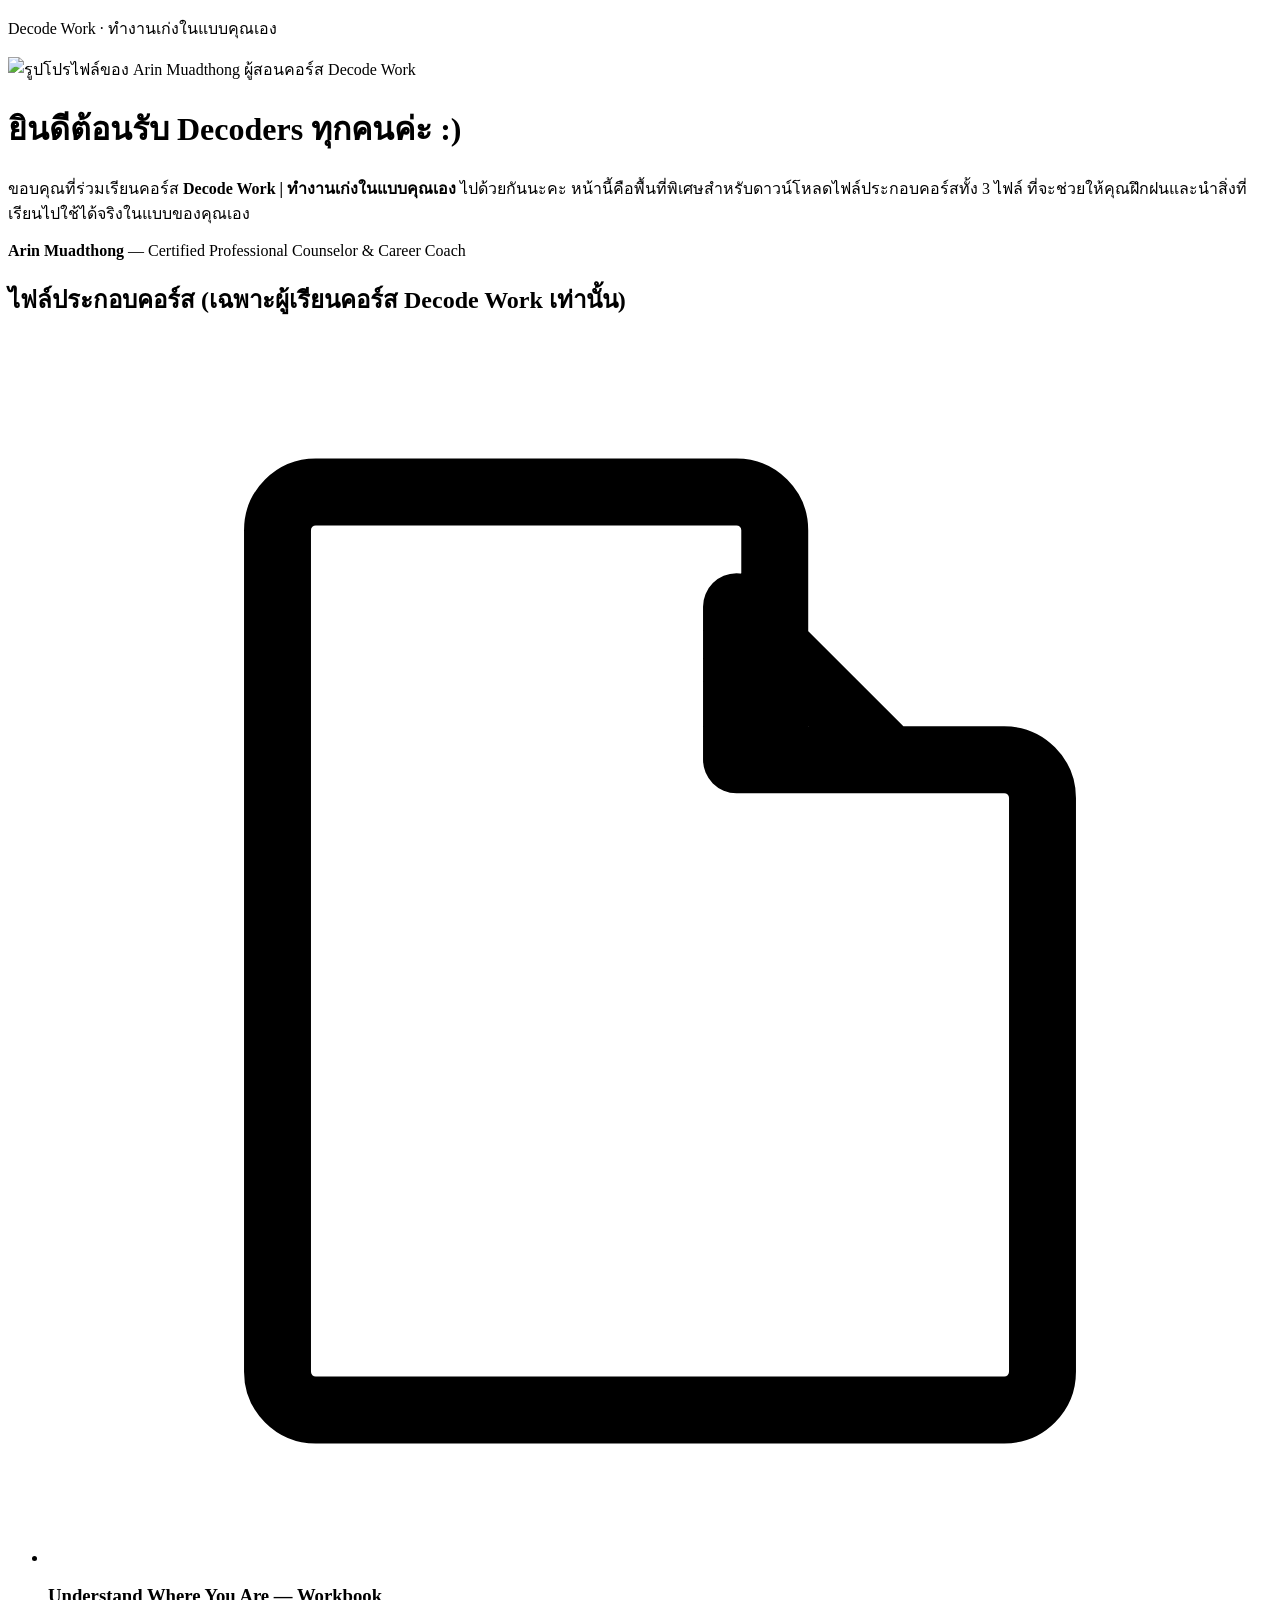
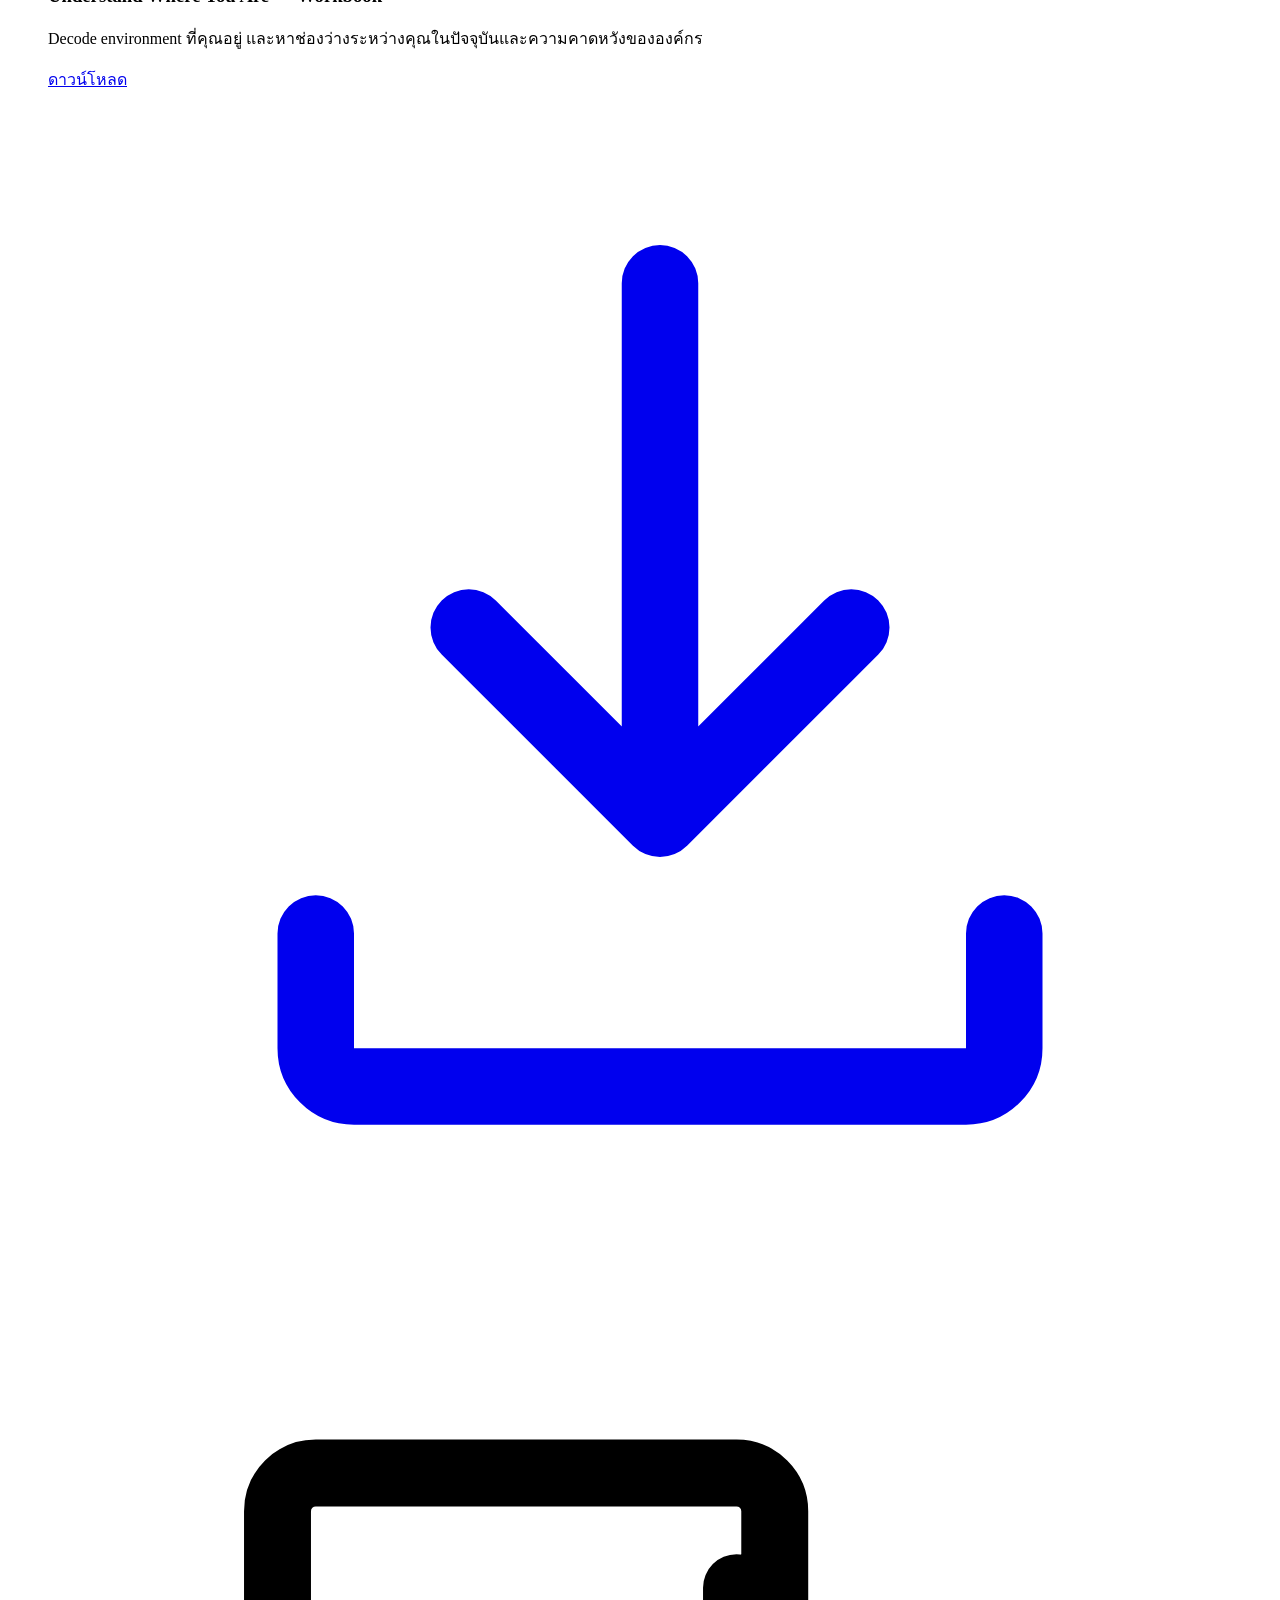
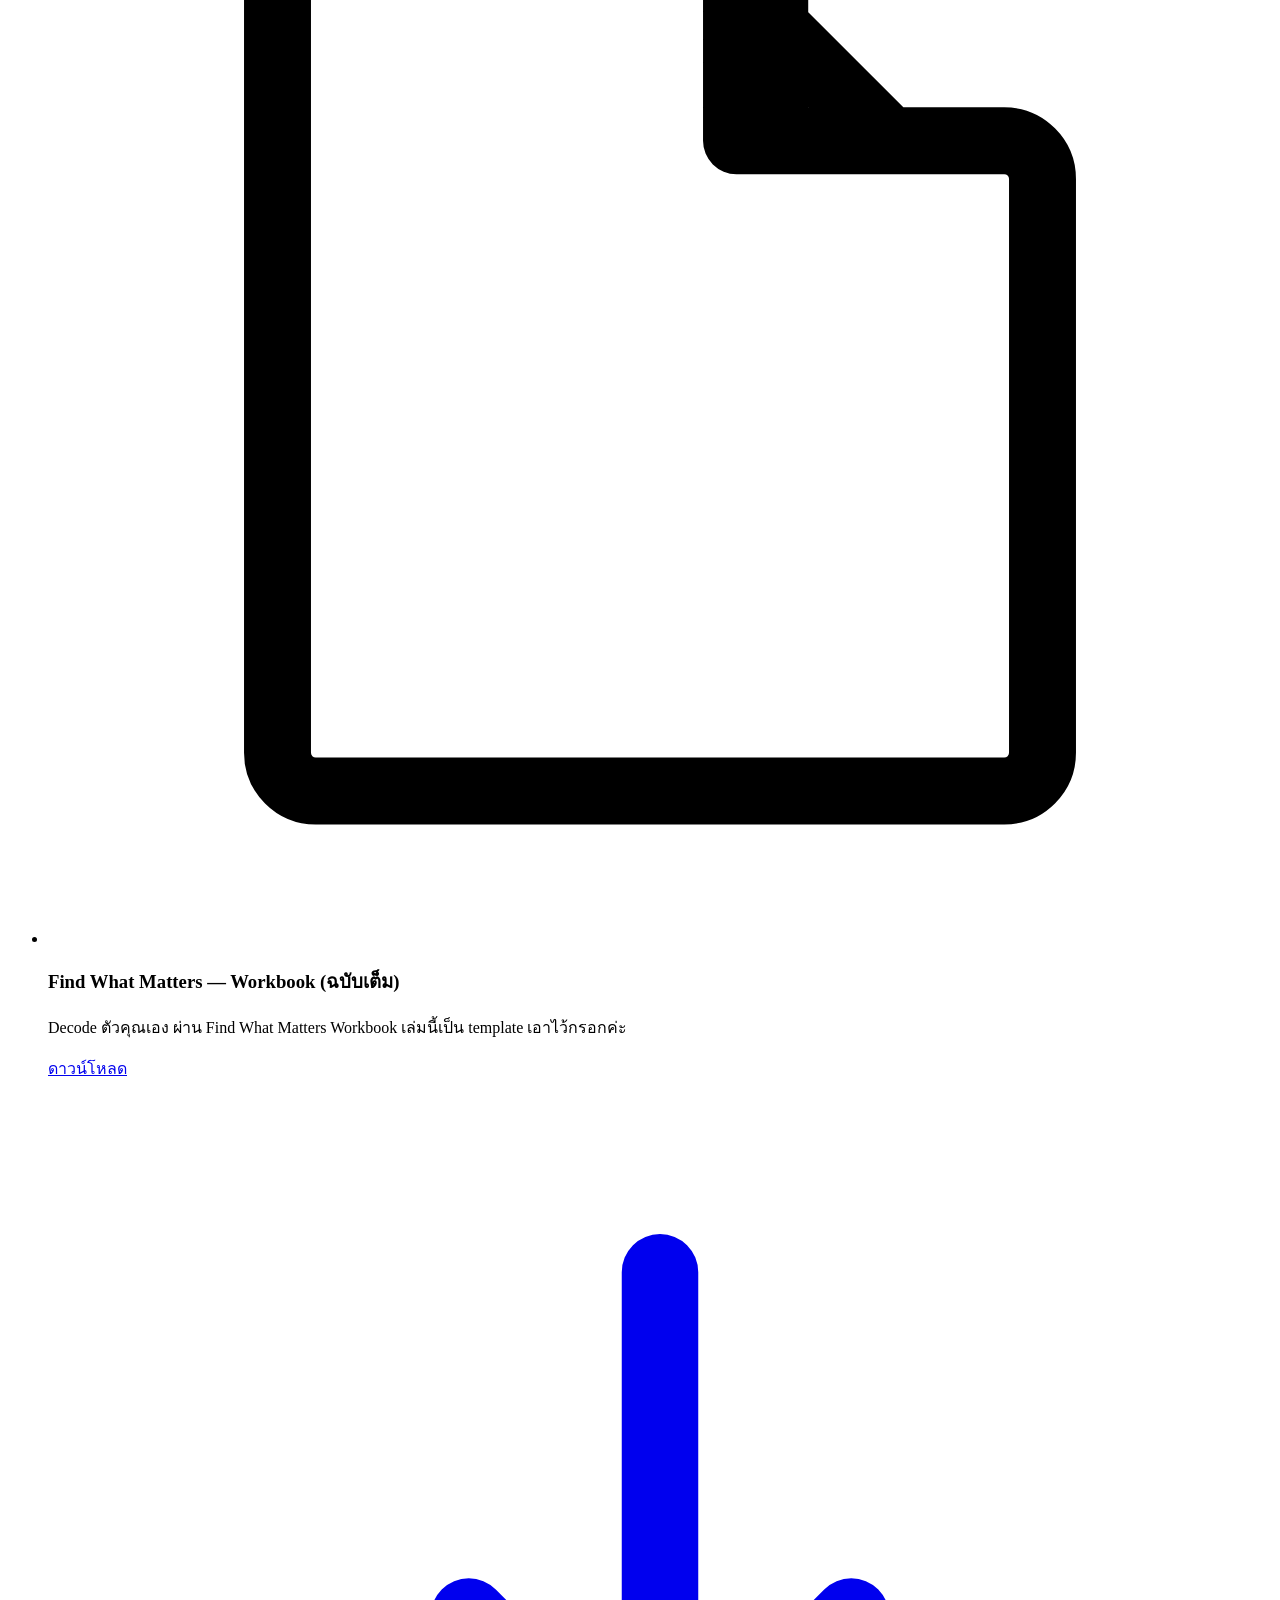
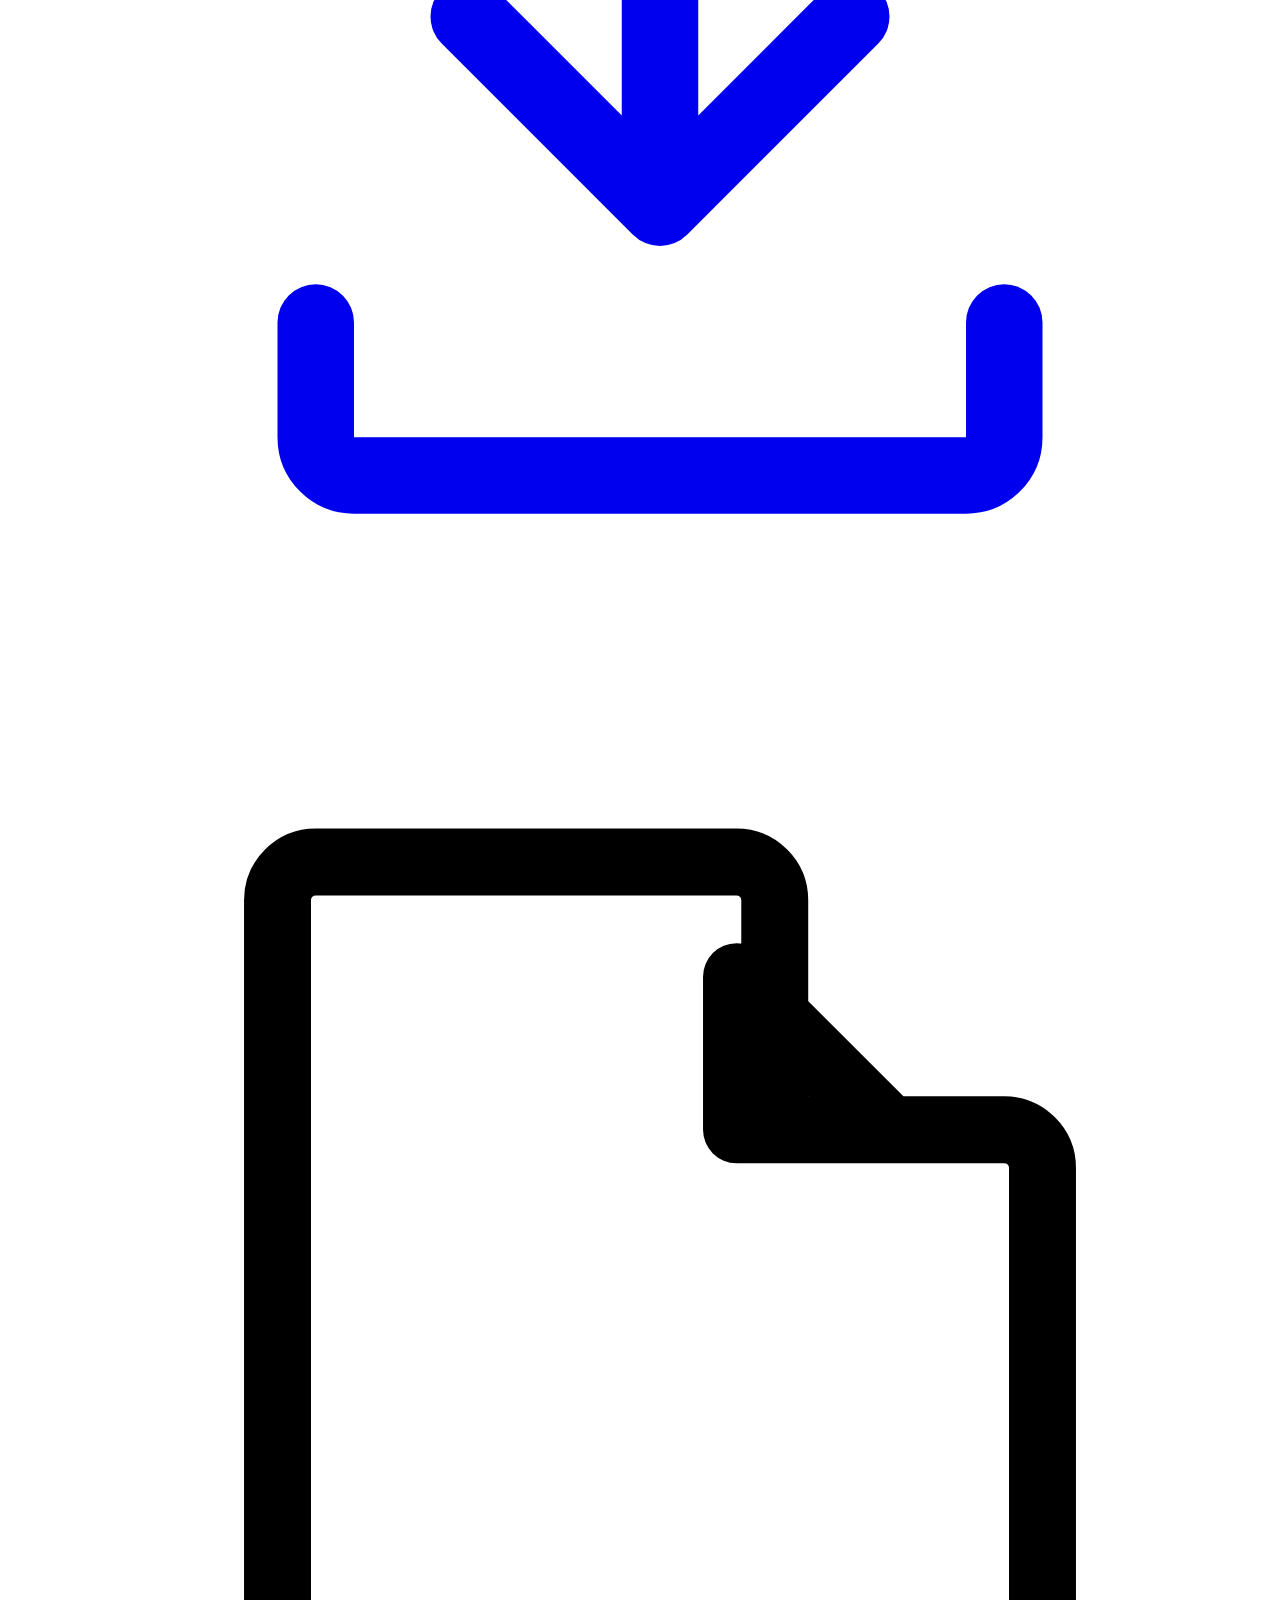
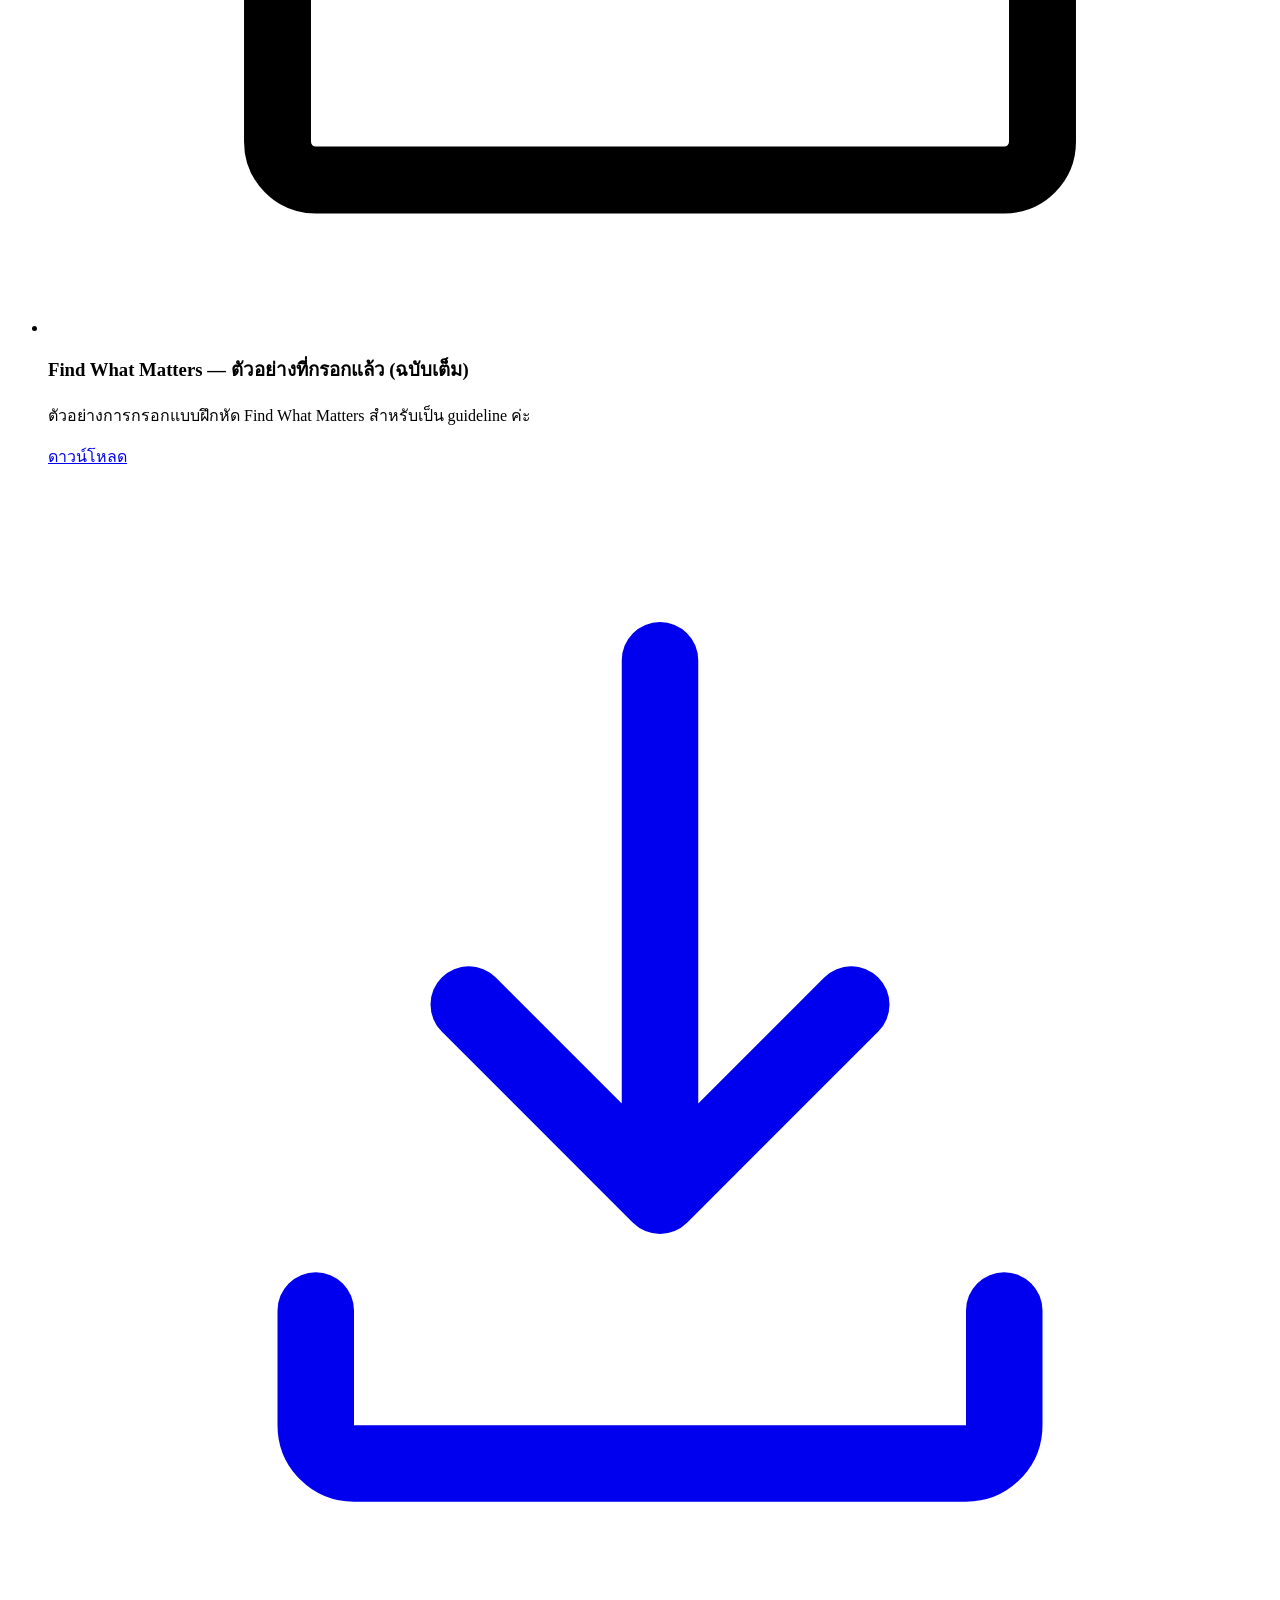
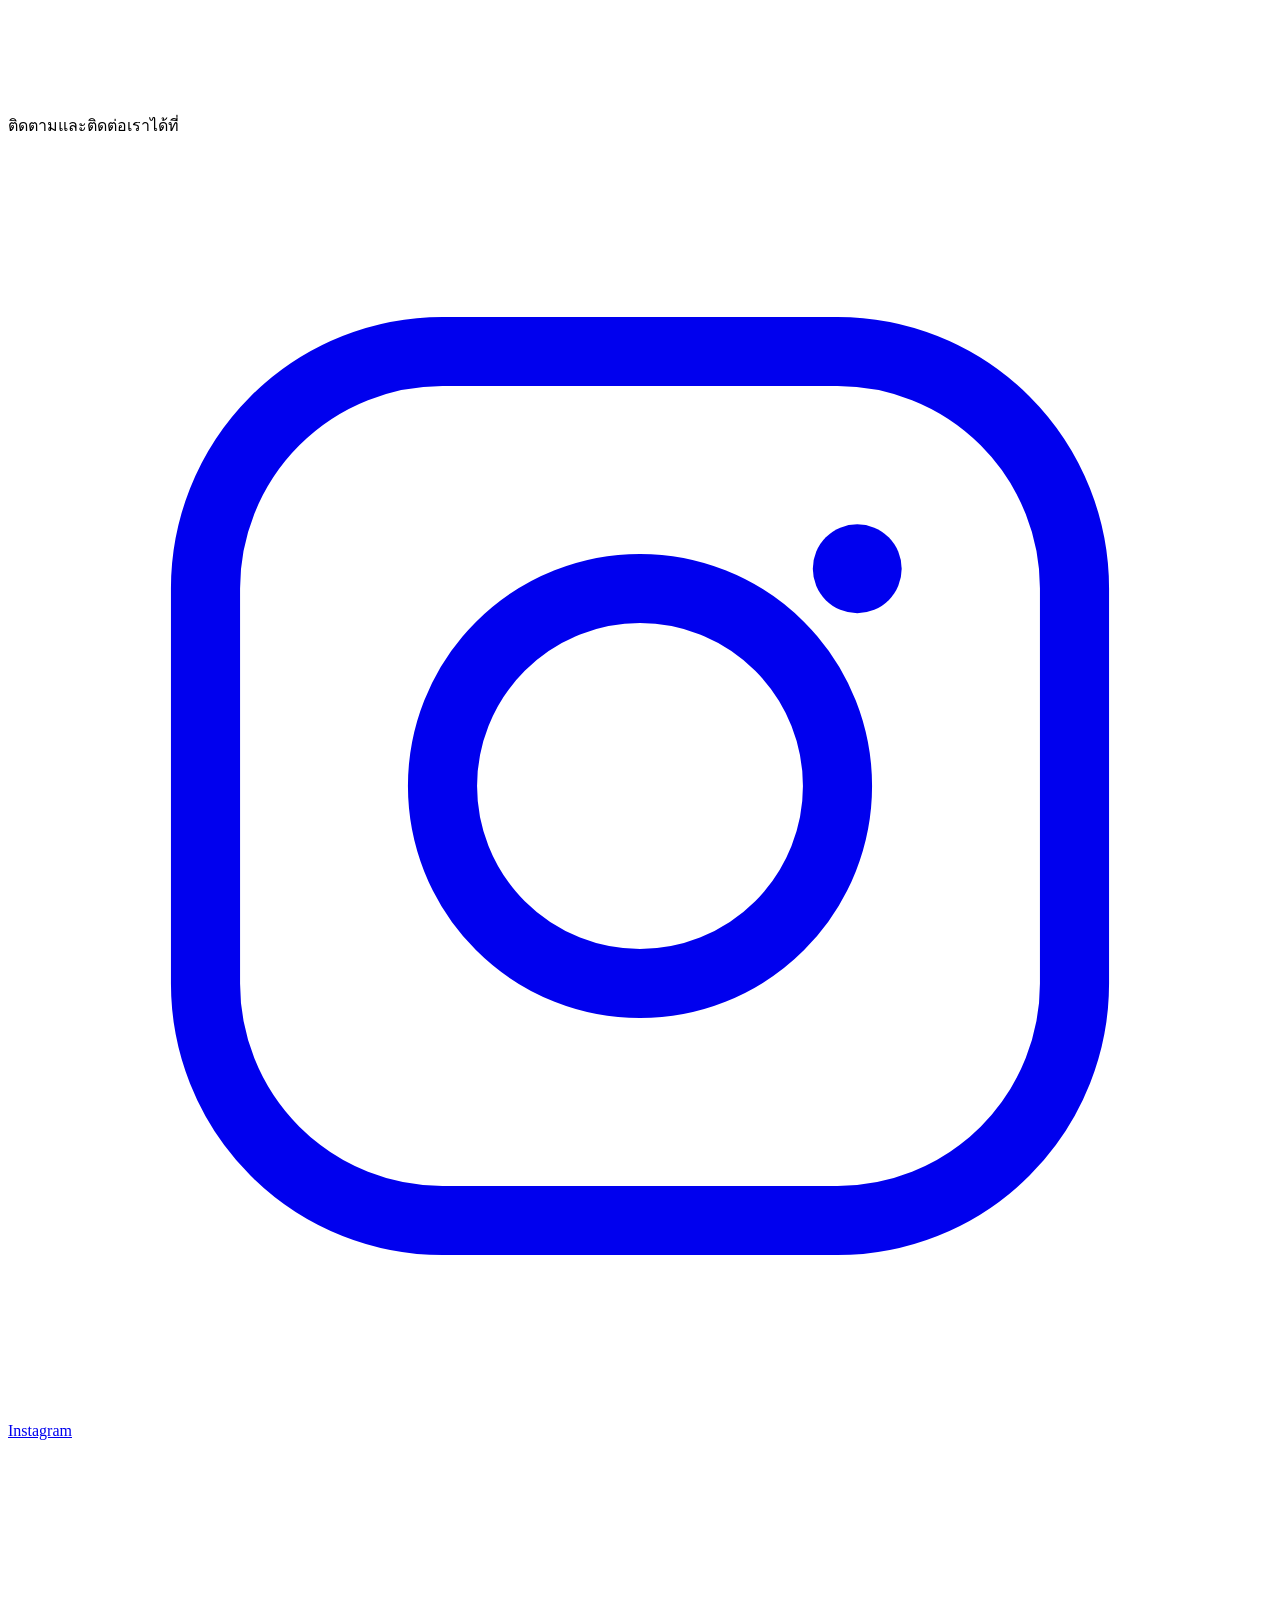
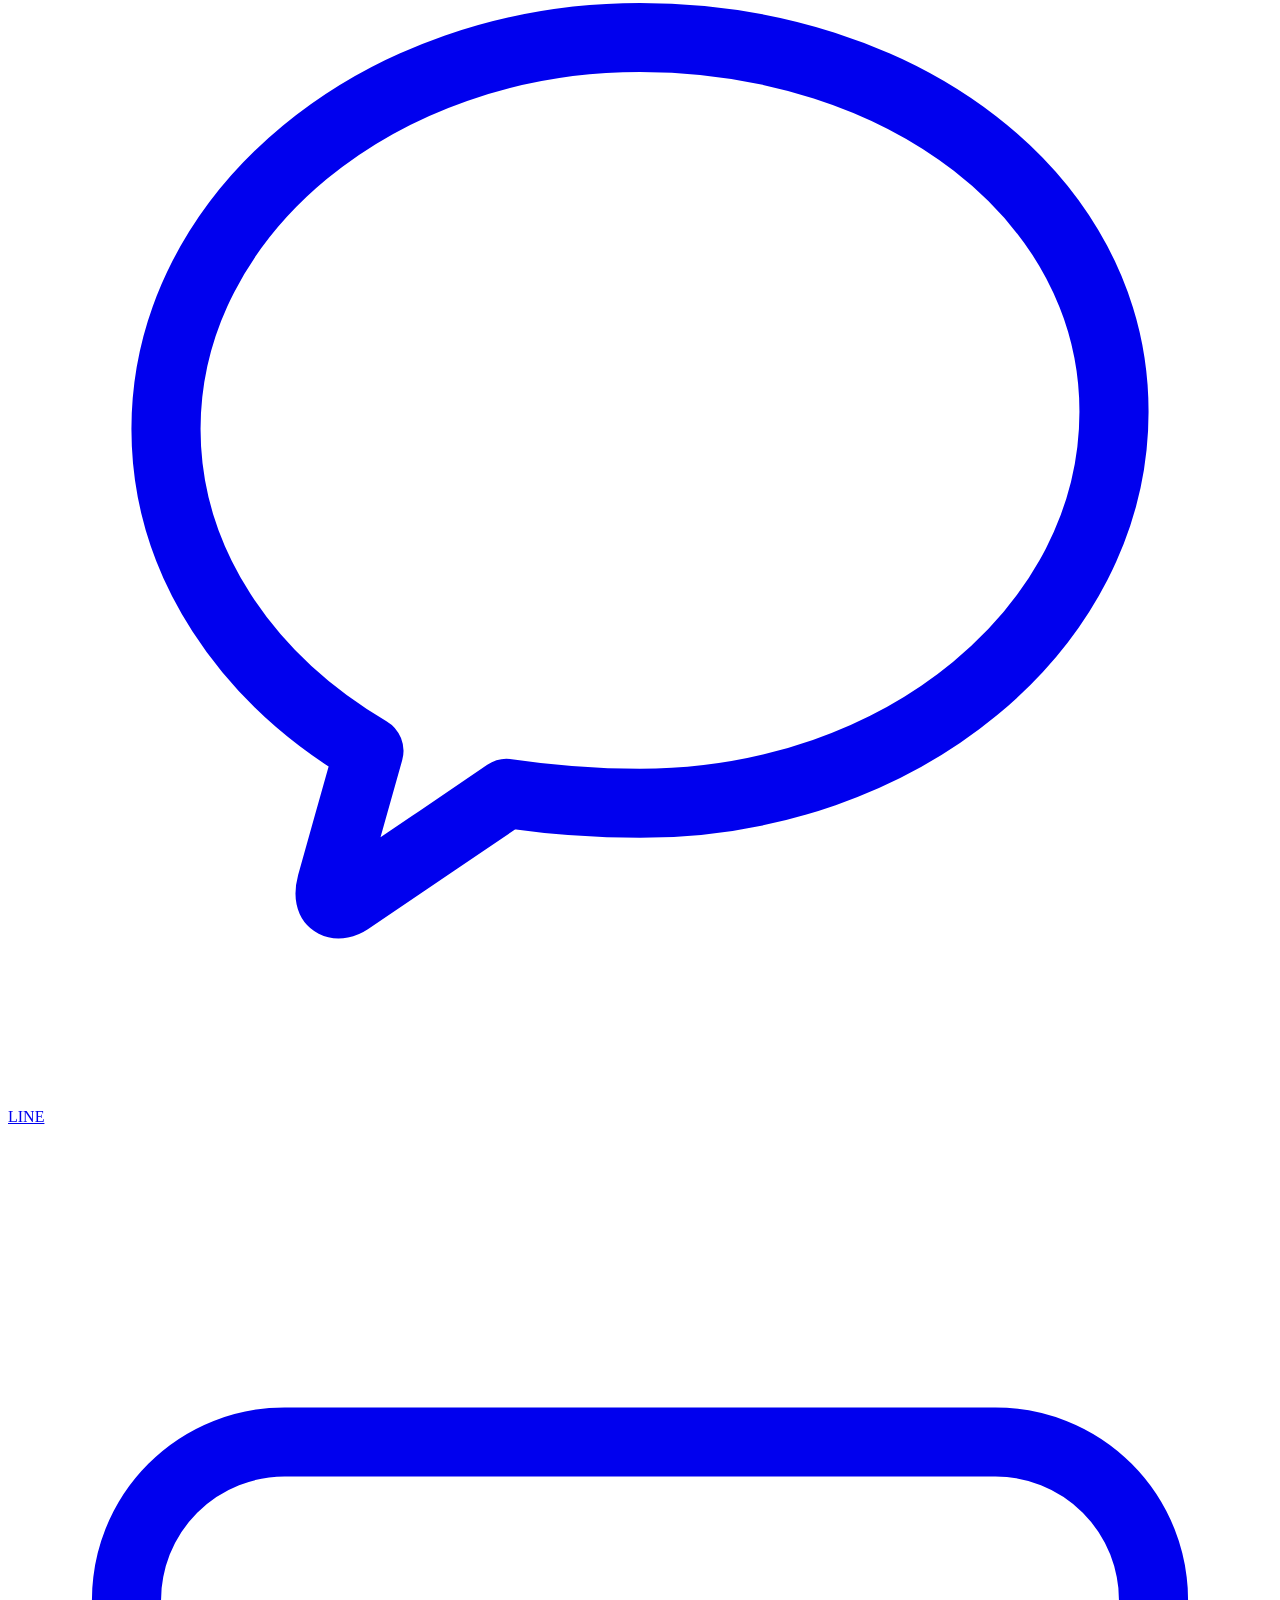
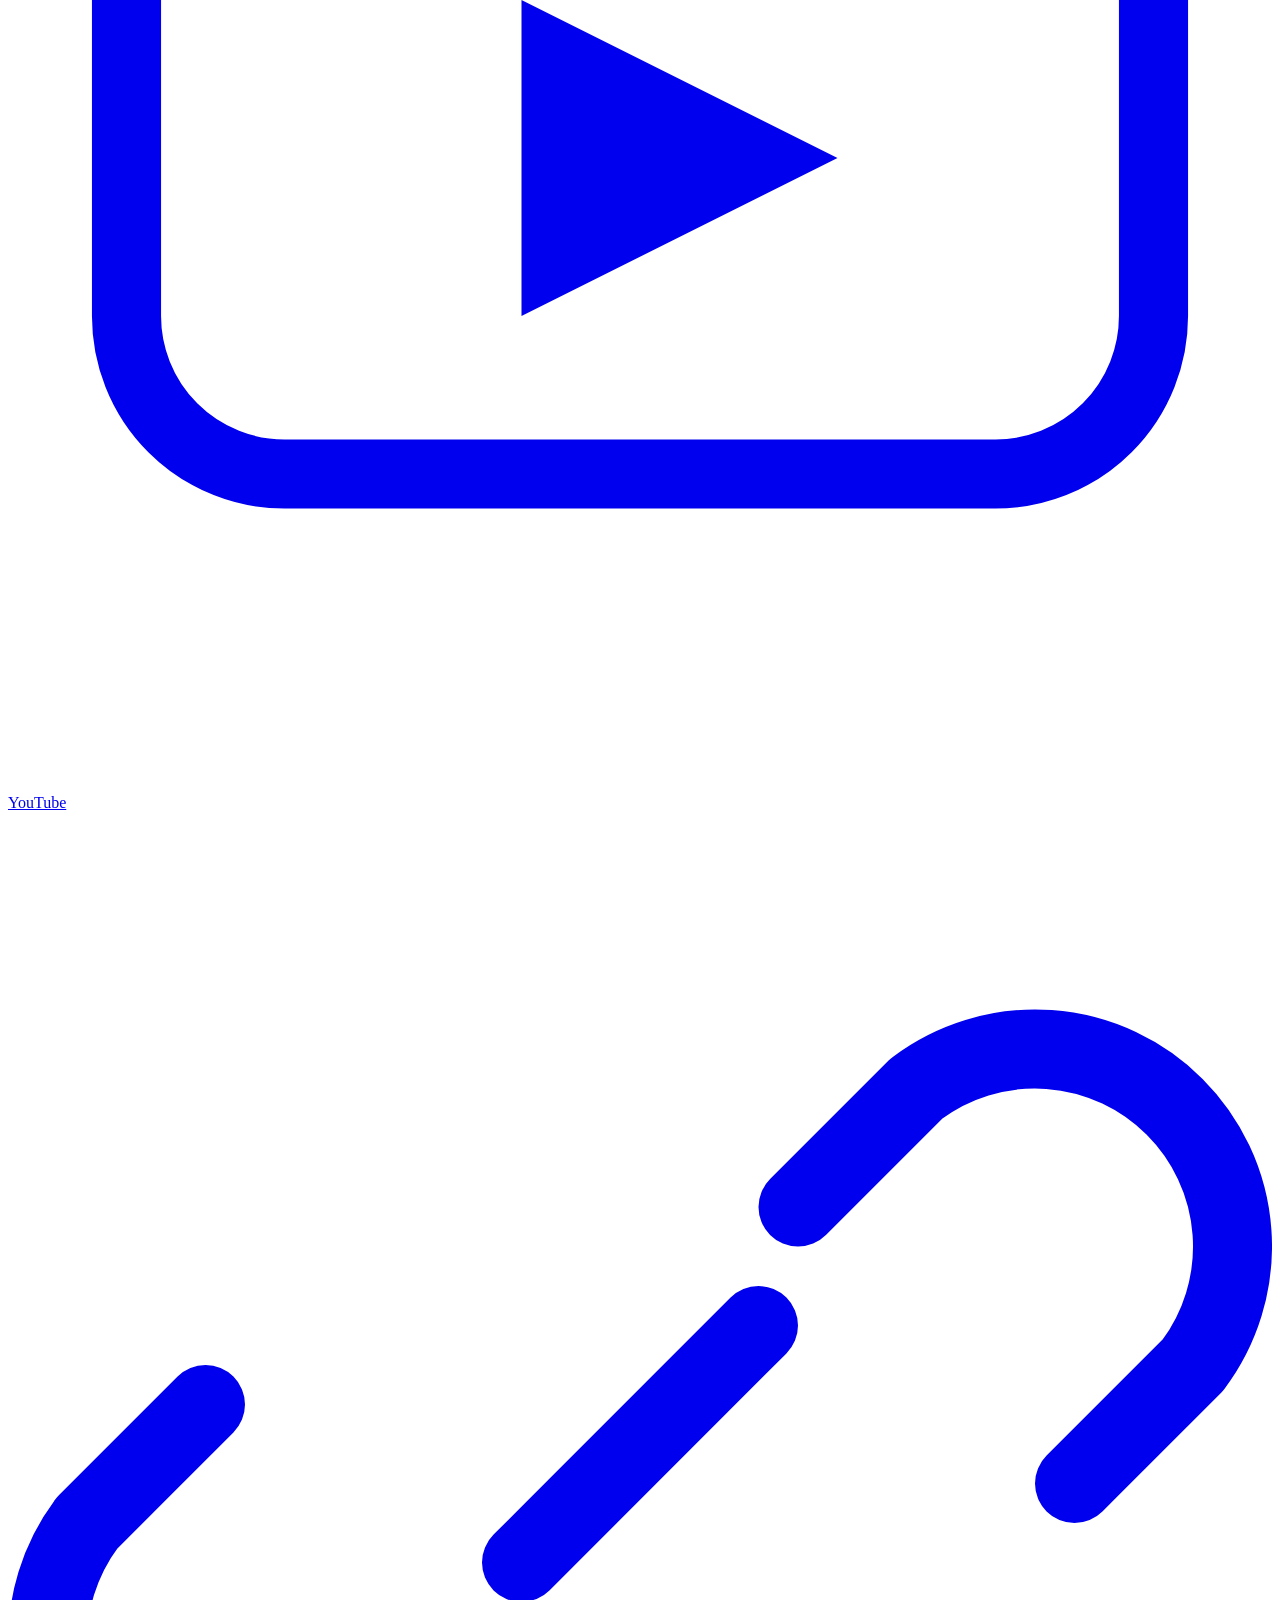
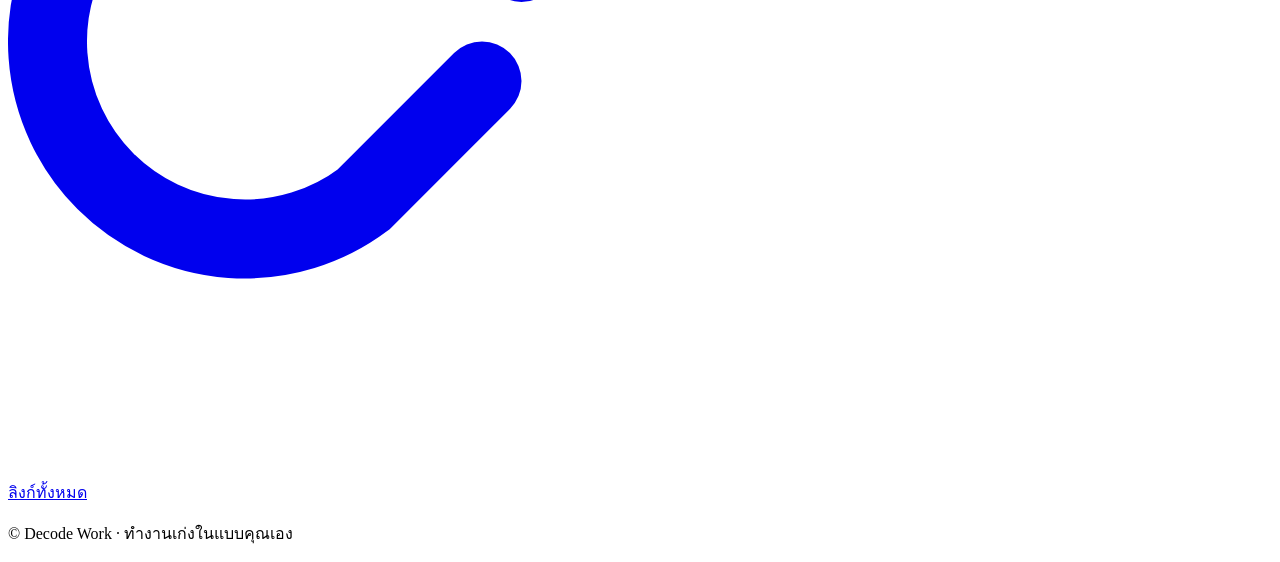
==== decode-work.html @ d14e2161 "Add files via upload" ====
<!DOCTYPE html>
<html lang="th">
<head>
<meta charset="UTF-8" />
<meta name="viewport" content="width=device-width, initial-scale=1" />
<title>ไฟล์ประกอบคอร์ส | Decode Work | ทำงานเก่งในแบบคุณเอง</title>
<meta name="robots" content="noindex" />
<meta name="description" content="ไฟล์ประกอบคอร์สออนไลน์ Decode Work | ทำงานเก่งในแบบคุณเอง สำหรับผู้เรียนคอร์สนี้เท่านั้น" />
<meta property="og:title" content="Decode Work | ทำงานเก่งในแบบคุณเอง" />
<meta property="og:description" content="ไฟล์ประกอบคอร์สออนไลน์ Decode Work สำหรับผู้เรียนคอร์สนี้เท่านั้น" />
<meta property="og:image" content="Media/Decode Skilllane - Facebook.png" />
<link rel="preconnect" href="https://fonts.googleapis.com" />
<link rel="preconnect" href="https://fonts.gstatic.com" crossorigin />
<link href="https://fonts.googleapis.com/css2?family=Taviraj:wght@400;500;600;700&family=Noto+Sans+Thai:wght@400;500;600;700&display=swap" rel="stylesheet" />
<link rel="stylesheet" href="assets/site.css" />
</head>
<body>
<div class="page">

  <header class="hero">
    <p class="eyebrow">Decode Work · ทำงานเก่งในแบบคุณเอง</p>
    <img class="avatar" src="Media/Profile%20final%20with%20circle.jpg" alt="รูปโปรไฟล์ของ Arin Muadthong ผู้สอนคอร์ส Decode Work" />
    <h1>ยินดีต้อนรับ Decoders ทุกคนค่ะ :)</h1>
    <p class="welcome-text">
      ขอบคุณที่ร่วมเรียนคอร์ส <strong>Decode Work | ทำงานเก่งในแบบคุณเอง</strong> ไปด้วยกันนะคะ
      หน้านี้คือพื้นที่พิเศษสำหรับดาวน์โหลดไฟล์ประกอบคอร์สทั้ง 3 ไฟล์
      ที่จะช่วยให้คุณฝึกฝนและนำสิ่งที่เรียนไปใช้ได้จริงในแบบของคุณเอง
    </p>
    <p class="hero-signature"><strong>Arin Muadthong</strong> — Certified Professional Counselor &amp; Career Coach</p>
  </header>

  <main>
    <section aria-labelledby="list-heading">
      <h2 id="list-heading" class="section-heading">ไฟล์ประกอบคอร์ส (เฉพาะผู้เรียนคอร์ส Decode Work เท่านั้น)</h2>
      <ul class="cards">

        <li class="card">
          <div class="card-icon" aria-hidden="true">
            <svg viewBox="0 0 256 256" fill="none" xmlns="http://www.w3.org/2000/svg"><path d="M200 88h-48V40a8 8 0 0 0-8-8H56a8 8 0 0 0-8 8v176a8 8 0 0 0 8 8h144a8 8 0 0 0 8-8V96a8 8 0 0 0-8-8Zm-56-32 32 32h-32Z" stroke="currentColor" stroke-width="14" stroke-linejoin="round"/></svg>
          </div>
          <h3>Understand Where You Are — Workbook</h3>
          <p>Decode environment ที่คุณอยู่ และหาช่องว่างระหว่างคุณในปัจจุบันและความคาดหวังขององค์กร</p>
          <a class="btn btn-primary" href="Files/Decode%20Work%20Course/Understand%20Where%20You%20Are%20Workbook.pdf" download>
            ดาวน์โหลด
            <svg viewBox="0 0 256 256" fill="none" aria-hidden="true"><path d="M128 152V40M88 112l40 40 40-40M56 176v24a8 8 0 0 0 8 8h128a8 8 0 0 0 8-8v-24" stroke="currentColor" stroke-width="16" stroke-linecap="round" stroke-linejoin="round"/></svg>
          </a>
        </li>

        <li class="card">
          <div class="card-icon" aria-hidden="true">
            <svg viewBox="0 0 256 256" fill="none" xmlns="http://www.w3.org/2000/svg"><path d="M200 88h-48V40a8 8 0 0 0-8-8H56a8 8 0 0 0-8 8v176a8 8 0 0 0 8 8h144a8 8 0 0 0 8-8V96a8 8 0 0 0-8-8Zm-56-32 32 32h-32Z" stroke="currentColor" stroke-width="14" stroke-linejoin="round"/></svg>
          </div>
          <h3>Find What Matters — Workbook (ฉบับเต็ม)</h3>
          <p>Decode ตัวคุณเอง ผ่าน Find What Matters Workbook เล่มนี้เป็น template เอาไว้กรอกค่ะ</p>
          <a class="btn btn-primary" href="Files/Decode%20Work%20Course/Full%20Find-What-Matters-Workbook-TH.pdf" download>
            ดาวน์โหลด
            <svg viewBox="0 0 256 256" fill="none" aria-hidden="true"><path d="M128 152V40M88 112l40 40 40-40M56 176v24a8 8 0 0 0 8 8h128a8 8 0 0 0 8-8v-24" stroke="currentColor" stroke-width="16" stroke-linecap="round" stroke-linejoin="round"/></svg>
          </a>
        </li>

        <li class="card">
          <div class="card-icon" aria-hidden="true">
            <svg viewBox="0 0 256 256" fill="none" xmlns="http://www.w3.org/2000/svg"><path d="M200 88h-48V40a8 8 0 0 0-8-8H56a8 8 0 0 0-8 8v176a8 8 0 0 0 8 8h144a8 8 0 0 0 8-8V96a8 8 0 0 0-8-8Zm-56-32 32 32h-32Z" stroke="currentColor" stroke-width="14" stroke-linejoin="round"/></svg>
          </div>
          <h3>Find What Matters — ตัวอย่างที่กรอกแล้ว (ฉบับเต็ม)</h3>
          <p>ตัวอย่างการกรอกแบบฝึกหัด Find What Matters สำหรับเป็น guideline ค่ะ</p>
          <a class="btn btn-primary" href="Files/Decode%20Work%20Course/Full%20Find-What-Matters-Completed-Example-TH.pdf" download>
            ดาวน์โหลด
            <svg viewBox="0 0 256 256" fill="none" aria-hidden="true"><path d="M128 152V40M88 112l40 40 40-40M56 176v24a8 8 0 0 0 8 8h128a8 8 0 0 0 8-8v-24" stroke="currentColor" stroke-width="16" stroke-linecap="round" stroke-linejoin="round"/></svg>
          </a>
        </li>

      </ul>
    </section>
  </main>

  <footer class="site-footer">
    <p>ติดตามและติดต่อเราได้ที่</p>
    <div class="social-links">
      <a class="social-link" href="https://www.instagram.com/arin.arinmw" target="_blank" rel="noopener">
        <svg viewBox="0 0 256 256" fill="none" aria-hidden="true"><rect x="40" y="40" width="176" height="176" rx="48" stroke="currentColor" stroke-width="14"/><circle cx="128" cy="128" r="40" stroke="currentColor" stroke-width="14"/><circle cx="172" cy="84" r="9" fill="currentColor"/></svg>
        Instagram
      </a>
      <a class="social-link" href="https://line.me/R/ti/p/@876jysiy?ts=08031747&amp;oat_content=url" target="_blank" rel="noopener">
        <svg viewBox="0 0 256 256" fill="none" aria-hidden="true"><path d="M128 40c-52.9 0-96 35.5-96 79.3 0 26.9 16.3 50.6 41.1 65.2-1.8 6.4-6.6 23.3-7.6 27-1.2 4.5 1.7 4.5 3.5 3.3 1.4-.9 22.7-15.4 32-21.7 8.7 1.3 17.7 2 27 2 52.9 0 96-35.5 96-79.3S180.9 40 128 40Z" stroke="currentColor" stroke-width="14" stroke-linejoin="round"/></svg>
        LINE
      </a>
      <a class="social-link" href="https://www.youtube.com/@arinmw" target="_blank" rel="noopener">
        <svg viewBox="0 0 256 256" fill="none" aria-hidden="true"><rect x="24" y="64" width="208" height="128" rx="32" stroke="currentColor" stroke-width="14"/><path d="M104 96l64 32-64 32Z" fill="currentColor"/></svg>
        YouTube
      </a>
      <a class="social-link" href="https://lnk.bio/arin.arinmw" target="_blank" rel="noopener">
        <svg viewBox="0 0 256 256" fill="none" aria-hidden="true"><path d="M104 152l48-48M96 176l-24 24a40 40 0 0 1-56-56l24-24M160 80l24-24a40 40 0 0 1 56 56l-24 24" stroke="currentColor" stroke-width="16" stroke-linecap="round" stroke-linejoin="round"/></svg>
        ลิงก์ทั้งหมด
      </a>
    </div>
    <p class="copyright">© Decode Work · ทำงานเก่งในแบบคุณเอง</p>
  </footer>

</div>
</body>
</html>
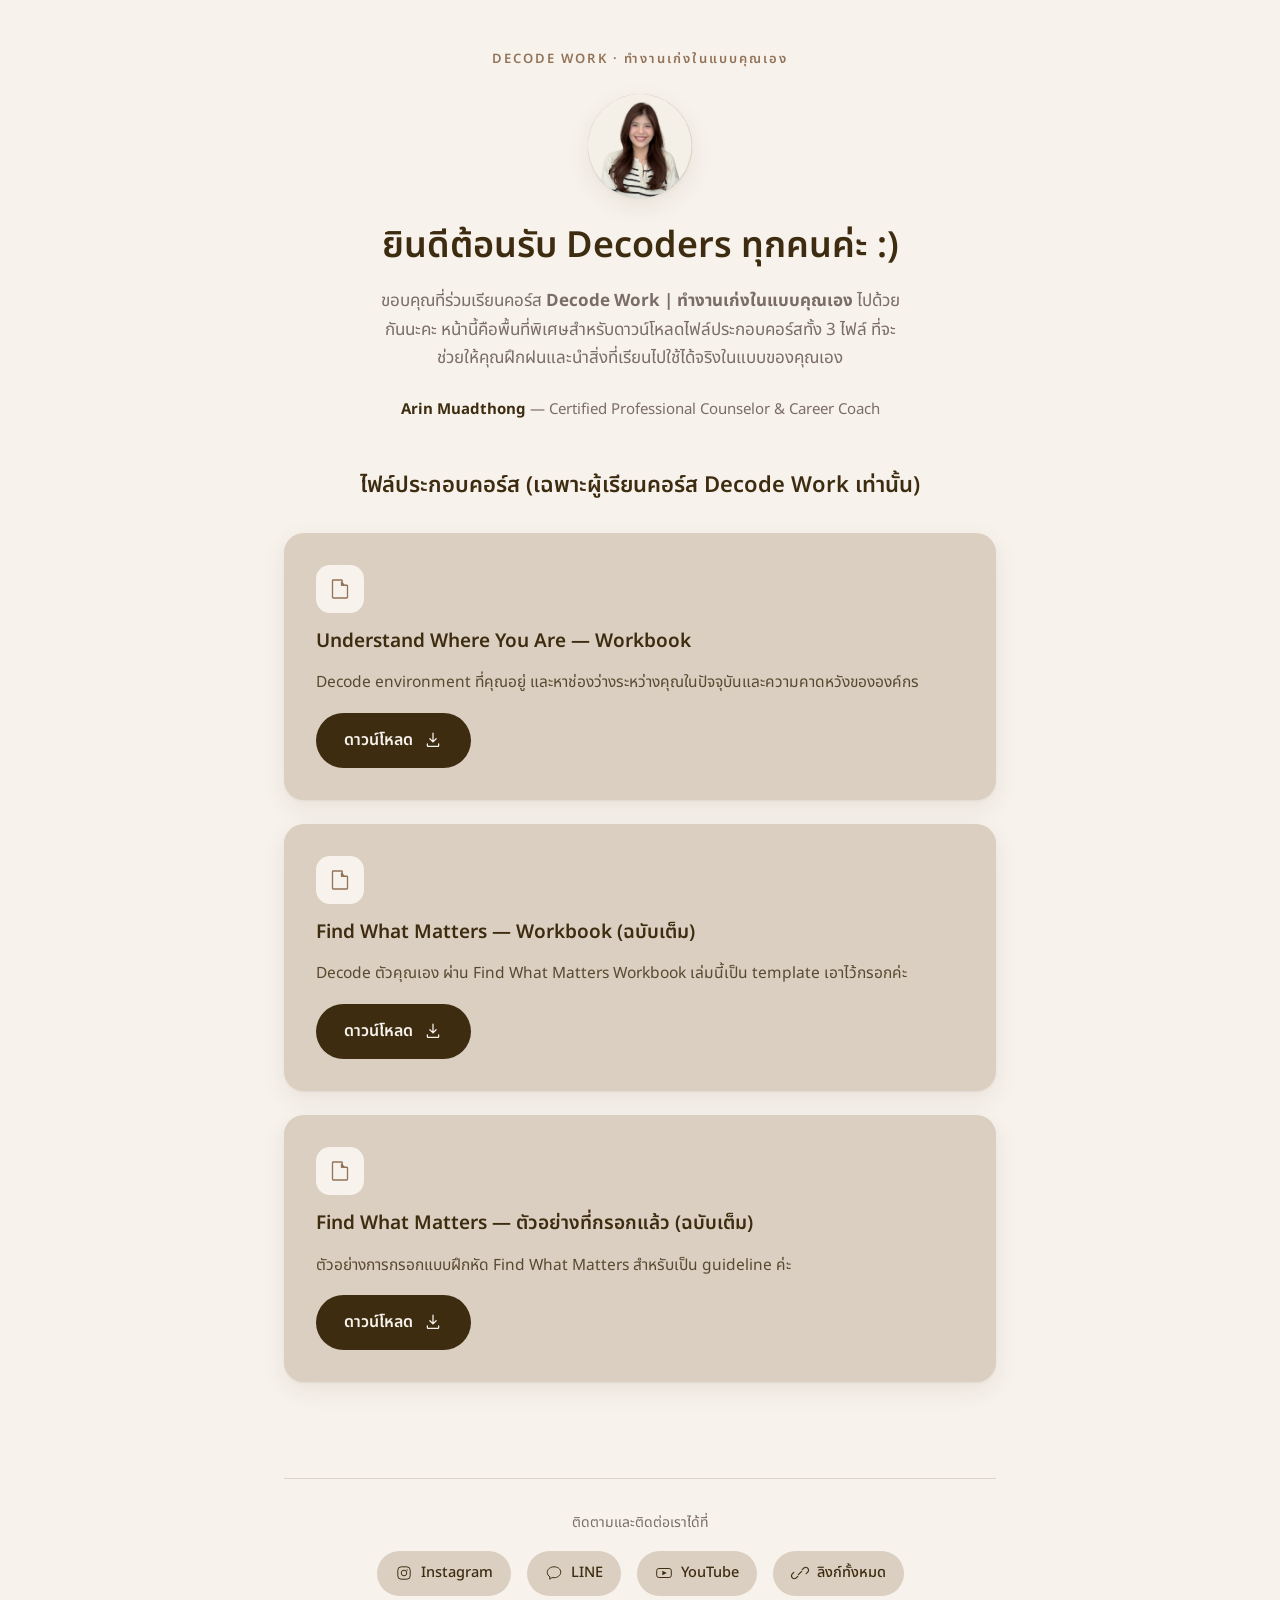
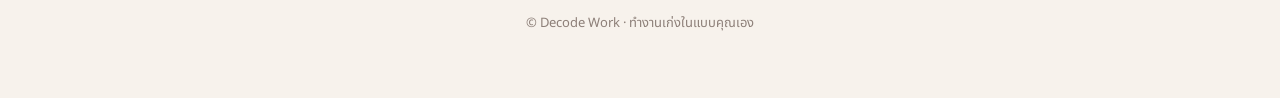
==== commit 2ac107e1: "change css path in each file" ====
--- a/decode-work.html
+++ b/decode-work.html
@@ -12,7 +12,7 @@
 <link rel="preconnect" href="https://fonts.googleapis.com" />
 <link rel="preconnect" href="https://fonts.gstatic.com" crossorigin />
 <link href="https://fonts.googleapis.com/css2?family=Taviraj:wght@400;500;600;700&family=Noto+Sans+Thai:wght@400;500;600;700&display=swap" rel="stylesheet" />
-<link rel="stylesheet" href="assets/site.css" />
+<link rel="stylesheet" href="site.css" />
 </head>
 <body>
 <div class="page">
--- a/site.css
+++ b/site.css
@@ -0,0 +1,367 @@
+/* Decode Work — shared styles for standalone download pages */
+
+:root {
+  --bg: #f7f2ec;
+  --surface: #dacfc0;
+  --text: #3d2c10;
+  --text-muted: #7b6c65;
+  --accent: #937358;
+  --accent-soft: #8c7e70;
+  --btn-primary-bg: #3d2c10;
+  --btn-primary-bg-hover: #2b1f0b;
+  --btn-primary-text: #f7f2ec;
+  --hairline: rgba(61, 44, 16, 0.14);
+  --shadow-card: 0 1px 2px rgba(61, 44, 16, 0.06), 0 8px 24px rgba(61, 44, 16, 0.08);
+  --radius-lg: 20px;
+  --radius-md: 14px;
+  --radius-full: 999px;
+  --space-1: 8px;
+  --space-2: 16px;
+  --space-3: 24px;
+  --space-4: 32px;
+  --space-5: 48px;
+  --space-6: 64px;
+  --space-7: 96px;
+  --font-display: "IBM Plex Sans Thai", "Noto Sans Thai", serif;
+  --font-body: "Noto Sans Thai", "IBM Plex Sans Thai", sans-serif;
+}
+
+*,
+*::before,
+*::after {
+  box-sizing: border-box;
+}
+
+html {
+  -webkit-text-size-adjust: 100%;
+}
+
+body {
+  margin: 0;
+  background: var(--bg);
+  color: var(--text);
+  font-family: var(--font-body);
+  font-size: 16px;
+  line-height: 1.7;
+  -webkit-font-smoothing: antialiased;
+}
+
+img {
+  max-width: 100%;
+  display: block;
+}
+
+h1,
+h2,
+h3 {
+  font-family: var(--font-display);
+  color: var(--text);
+  font-weight: 600;
+  line-height: 1.35;
+  margin: 0;
+}
+
+p {
+  margin: 0;
+}
+
+a {
+  color: inherit;
+}
+
+a:focus-visible,
+button:focus-visible {
+  outline: 3px solid var(--text);
+  outline-offset: 3px;
+  border-radius: 6px;
+}
+
+@media (prefers-reduced-motion: reduce) {
+  * {
+    animation-duration: 0.001ms !important;
+    animation-iteration-count: 1 !important;
+    transition-duration: 0.001ms !important;
+    scroll-behavior: auto !important;
+  }
+}
+
+.page {
+  max-width: 760px;
+  margin: 0 auto;
+  padding: var(--space-5) var(--space-3) var(--space-6);
+}
+
+.page-narrow {
+  max-width: 560px;
+}
+
+/* Hero / welcome section */
+
+.hero {
+  text-align: center;
+  padding-bottom: var(--space-5);
+}
+
+.eyebrow {
+  font-family: var(--font-body);
+  font-size: 13px;
+  font-weight: 600;
+  letter-spacing: 0.16em;
+  color: var(--accent);
+  text-transform: uppercase;
+  margin-bottom: var(--space-3);
+}
+
+.avatar {
+  width: 104px;
+  height: 104px;
+  border-radius: 50%;
+  object-fit: cover;
+  margin: 0 auto var(--space-3);
+  box-shadow: var(--shadow-card);
+}
+
+.hero h1 {
+  font-size: clamp(28px, 4vw, 36px);
+  margin-bottom: var(--space-2);
+}
+
+.welcome-text {
+  color: var(--text-muted);
+  font-size: 17px;
+  max-width: 52ch;
+  margin: 0 auto;
+}
+
+.hero-signature {
+  margin-top: var(--space-3);
+  font-size: 15px;
+  color: var(--text-muted);
+}
+
+.hero-signature strong {
+  color: var(--text);
+}
+
+/* Resource list */
+
+.section-heading {
+  font-size: 22px;
+  text-align: center;
+  margin-bottom: var(--space-4);
+}
+
+.cards {
+  list-style: none;
+  margin: 0;
+  padding: 0;
+  display: grid;
+  gap: var(--space-3);
+}
+
+.card {
+  background: var(--surface);
+  border-radius: var(--radius-lg);
+  padding: var(--space-4);
+  box-shadow: var(--shadow-card);
+  display: flex;
+  flex-direction: column;
+  gap: var(--space-2);
+}
+
+.card-icon {
+  width: 48px;
+  height: 48px;
+  border-radius: var(--radius-md);
+  background: var(--bg);
+  display: flex;
+  align-items: center;
+  justify-content: center;
+  color: var(--accent);
+  flex-shrink: 0;
+}
+
+.card-icon svg {
+  width: 24px;
+  height: 24px;
+}
+
+.card h3 {
+  font-size: 19px;
+}
+
+.card p {
+  color: var(--text);
+  opacity: 0.82;
+  font-size: 15.5px;
+}
+
+/* Buttons */
+
+.btn {
+  display: inline-flex;
+  align-items: center;
+  justify-content: center;
+  gap: 10px;
+  border: none;
+  border-radius: var(--radius-full);
+  font-family: var(--font-body);
+  font-size: 16px;
+  font-weight: 600;
+  padding: 14px 28px;
+  min-height: 48px;
+  cursor: pointer;
+  text-decoration: none;
+  transition: background-color 200ms ease, transform 150ms ease;
+}
+
+.btn svg {
+  width: 20px;
+  height: 20px;
+  flex-shrink: 0;
+}
+
+.btn-primary {
+  background: var(--btn-primary-bg);
+  color: var(--btn-primary-text);
+  align-self: flex-start;
+}
+
+.btn-primary:hover {
+  background: var(--btn-primary-bg-hover);
+}
+
+.btn-primary:active {
+  transform: scale(0.98);
+}
+
+.btn-large {
+  width: 100%;
+  font-size: 17px;
+  padding: 16px 28px;
+}
+
+/* Download confirmation card */
+
+.download-card {
+  background: var(--surface);
+  border-radius: var(--radius-lg);
+  padding: var(--space-5) var(--space-4);
+  box-shadow: var(--shadow-card);
+  text-align: center;
+  display: flex;
+  flex-direction: column;
+  align-items: center;
+  gap: var(--space-2);
+}
+
+.download-card .card-icon {
+  width: 64px;
+  height: 64px;
+  margin-bottom: var(--space-1);
+}
+
+.download-card .card-icon svg {
+  width: 32px;
+  height: 32px;
+}
+
+.download-card h1 {
+  font-size: 24px;
+}
+
+.download-card p {
+  color: var(--text);
+  opacity: 0.82;
+  font-size: 15.5px;
+  max-width: 40ch;
+}
+
+.download-card .btn {
+  margin-top: var(--space-2);
+}
+
+.back-link {
+  display: inline-flex;
+  align-items: center;
+  gap: 6px;
+  color: var(--text-muted);
+  text-decoration: none;
+  font-size: 14.5px;
+  margin-bottom: var(--space-4);
+}
+
+.back-link:hover {
+  color: var(--text);
+  text-decoration: underline;
+}
+
+/* Footer */
+
+.site-footer {
+  margin-top: var(--space-7);
+  padding-top: var(--space-4);
+  border-top: 1px solid var(--hairline);
+  text-align: center;
+  color: var(--text-muted);
+  font-size: 14px;
+}
+
+.social-links {
+  display: flex;
+  flex-wrap: wrap;
+  justify-content: center;
+  gap: var(--space-1) var(--space-2);
+  margin: var(--space-2) 0;
+}
+
+.social-link {
+  display: inline-flex;
+  align-items: center;
+  gap: 8px;
+  padding: 10px 18px;
+  min-height: 44px;
+  border-radius: var(--radius-full);
+  background: var(--surface);
+  color: var(--text);
+  text-decoration: none;
+  font-size: 14.5px;
+  font-weight: 500;
+  transition: background-color 200ms ease;
+}
+
+.social-link:hover {
+  background: var(--accent-soft);
+  color: var(--bg);
+}
+
+.social-link svg {
+  width: 18px;
+  height: 18px;
+}
+
+.copyright {
+  margin-top: var(--space-2);
+  font-size: 13px;
+  opacity: 0.85;
+}
+
+/* Course hero banner */
+
+.course-banner {
+  border-radius: var(--radius-lg);
+  overflow: hidden;
+  box-shadow: var(--shadow-card);
+  margin-bottom: var(--space-4);
+}
+
+@media (max-width: 480px) {
+  .page {
+    padding: var(--space-4) var(--space-2) var(--space-5);
+  }
+
+  .card,
+  .download-card {
+    padding: var(--space-3);
+  }
+}
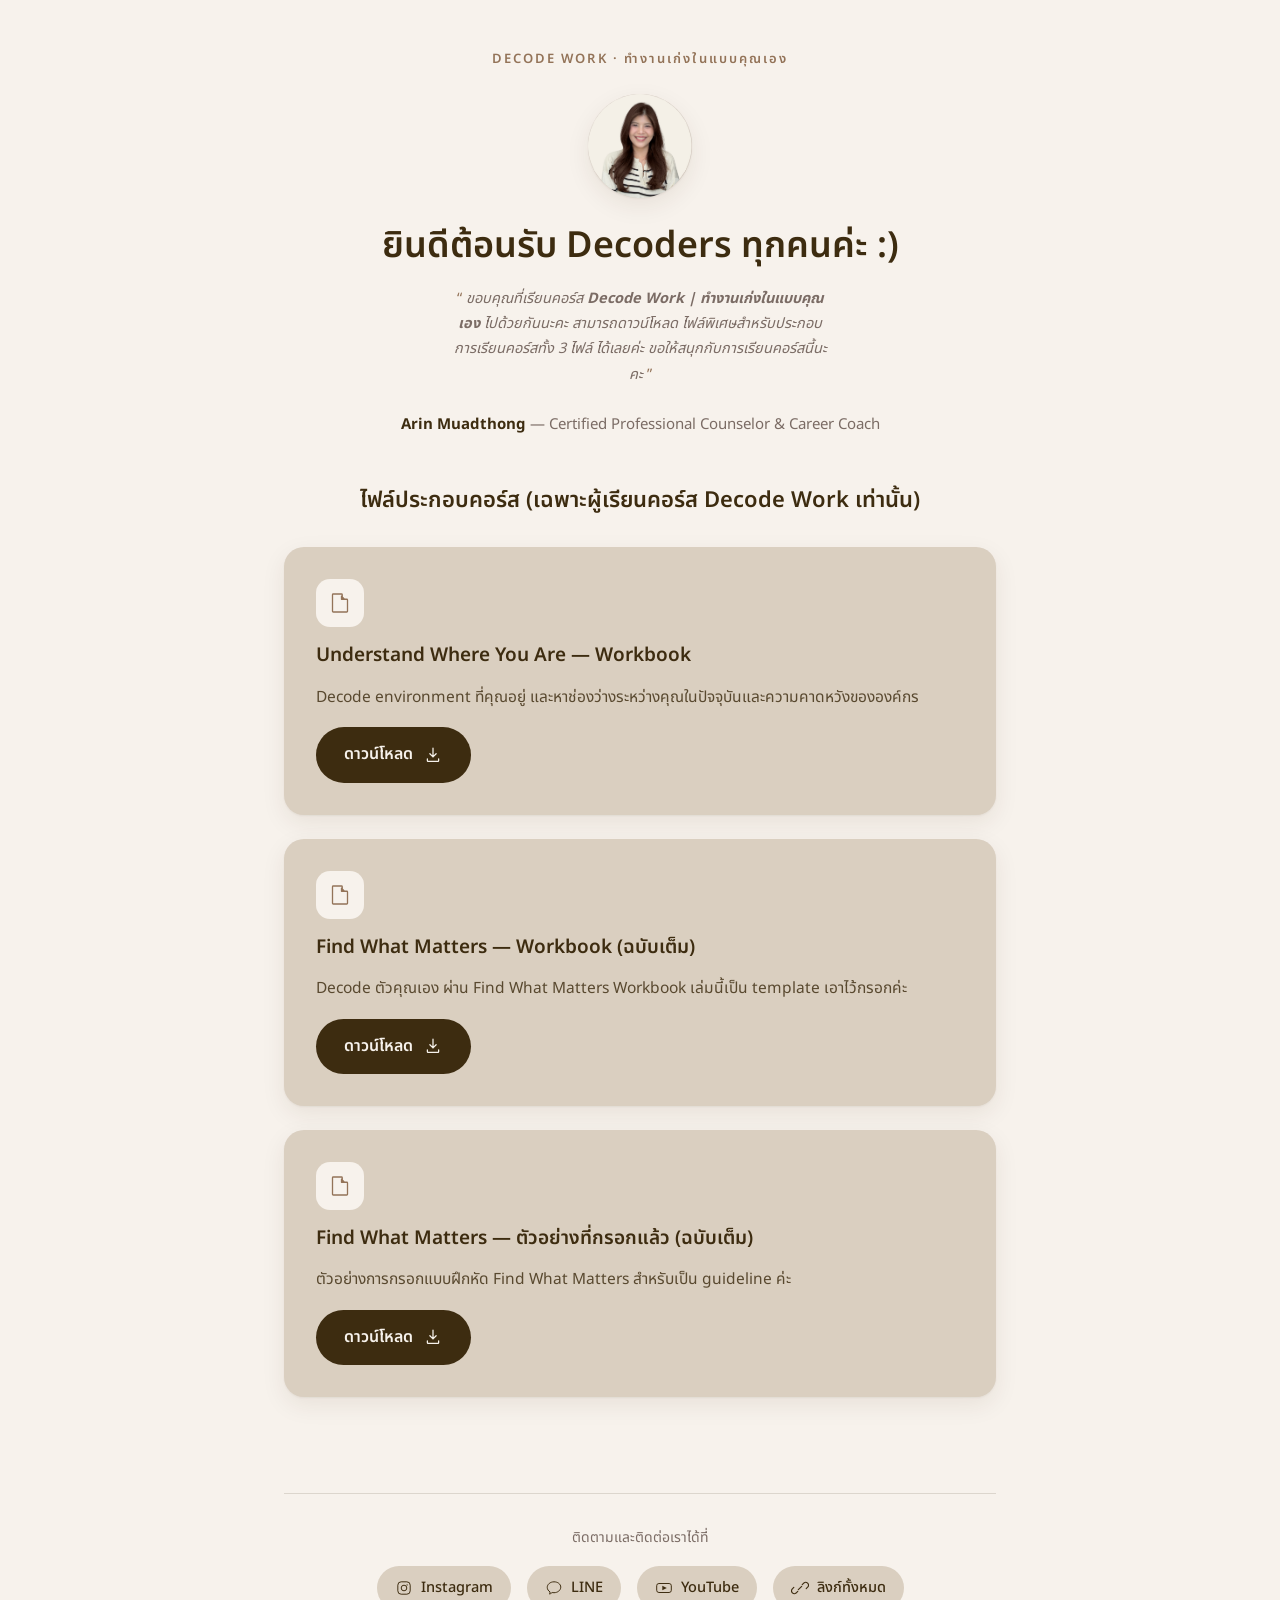
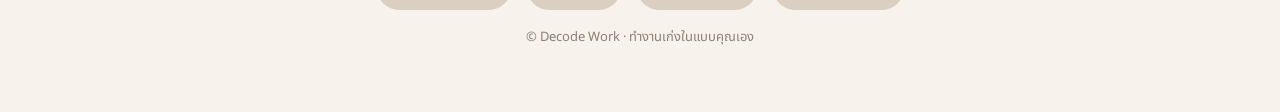
==== commit cc06e568: "แก้ intro" ====
--- a/decode-work.html
+++ b/decode-work.html
@@ -22,9 +22,9 @@
     <img class="avatar" src="Media/Profile%20final%20with%20circle.jpg" alt="รูปโปรไฟล์ของ Arin Muadthong ผู้สอนคอร์ส Decode Work" />
     <h1>ยินดีต้อนรับ Decoders ทุกคนค่ะ :)</h1>
     <p class="welcome-text">
-      ขอบคุณที่ร่วมเรียนคอร์ส <strong>Decode Work | ทำงานเก่งในแบบคุณเอง</strong> ไปด้วยกันนะคะ
-      หน้านี้คือพื้นที่พิเศษสำหรับดาวน์โหลดไฟล์ประกอบคอร์สทั้ง 3 ไฟล์
-      ที่จะช่วยให้คุณฝึกฝนและนำสิ่งที่เรียนไปใช้ได้จริงในแบบของคุณเอง
+      ขอบคุณที่เรียนคอร์ส <strong>Decode Work | ทำงานเก่งในแบบคุณเอง</strong> ไปด้วยกันนะคะ
+      สามารถดาวน์โหลด ไฟล์พิเศษสำหรับประกอบการเรียนคอร์สทั้ง 3 ไฟล์ ได้เลยค่ะ
+      ขอให้สนุกกับการเรียนคอร์สนี้นะคะ
     </p>
     <p class="hero-signature"><strong>Arin Muadthong</strong> — Certified Professional Counselor &amp; Career Coach</p>
   </header>
--- a/site.css
+++ b/site.css
@@ -59,6 +59,7 @@
   font-weight: 600;
   line-height: 1.35;
   margin: 0;
+  text-wrap: balance;
 }
 
 p {
@@ -128,9 +129,23 @@
 
 .welcome-text {
   color: var(--text-muted);
-  font-size: 17px;
-  max-width: 52ch;
+  font-size: 14.5px;
+  font-style: italic;
+  line-height: 1.75;
+  max-width: 48ch;
   margin: 0 auto;
+}
+
+.welcome-text::before {
+  content: "\201C";
+  font-style: normal;
+  color: var(--accent);
+}
+
+.welcome-text::after {
+  content: "\201D";
+  font-style: normal;
+  color: var(--accent);
 }
 
 .hero-signature {
@@ -355,6 +370,233 @@
   margin-bottom: var(--space-4);
 }
 
+/* Portfolio page — section blocks */
+
+.section-block {
+  margin-bottom: var(--space-6);
+}
+
+.section-intro {
+  color: var(--text);
+  opacity: 0.85;
+  font-size: 15.5px;
+  text-align: center;
+  max-width: 56ch;
+  margin: 0 auto var(--space-3);
+}
+
+.subsection-heading {
+  font-size: 18px;
+  margin: var(--space-5) 0 var(--space-3);
+  text-align: center;
+}
+
+/* Mission card */
+
+.mission-card {
+  background: var(--surface);
+  border-radius: var(--radius-lg);
+  padding: var(--space-5) var(--space-4);
+  box-shadow: var(--shadow-card);
+}
+
+.mission-card p {
+  font-size: 17px;
+  line-height: 1.85;
+}
+
+.mission-card p + p {
+  margin-top: var(--space-3);
+}
+
+/* Career highlight list */
+
+.intro-list {
+  list-style: none;
+  margin: var(--space-3) auto 0;
+  padding: 0;
+  max-width: 56ch;
+  display: grid;
+  gap: 10px;
+}
+
+.intro-list li {
+  position: relative;
+  padding-left: 22px;
+  color: var(--text);
+  font-size: 15.5px;
+  line-height: 1.6;
+}
+
+.intro-list li::before {
+  content: "";
+  position: absolute;
+  left: 0;
+  top: 9px;
+  width: 8px;
+  height: 8px;
+  border-radius: 50%;
+  background: var(--accent);
+}
+
+/* Timeline */
+
+.timeline {
+  list-style: none;
+  margin: 0;
+  padding: 0;
+  position: relative;
+}
+
+.timeline::before {
+  content: "";
+  position: absolute;
+  left: 7px;
+  top: 8px;
+  bottom: 8px;
+  width: 2px;
+  background: var(--hairline);
+}
+
+.timeline-item {
+  position: relative;
+  padding-left: 32px;
+  padding-bottom: var(--space-4);
+}
+
+.timeline-item:last-child {
+  padding-bottom: 0;
+}
+
+.timeline-marker {
+  position: absolute;
+  left: 0;
+  top: 6px;
+  width: 16px;
+  height: 16px;
+  border-radius: 50%;
+  background: var(--bg);
+  border: 3px solid var(--accent);
+}
+
+.timeline-role {
+  font-weight: 600;
+  font-size: 16.5px;
+  color: var(--text);
+  display: block;
+}
+
+.timeline-company {
+  color: var(--accent);
+  font-weight: 600;
+}
+
+.timeline-date {
+  font-size: 13.5px;
+  color: var(--text-muted);
+  margin: 3px 0 8px;
+}
+
+.timeline-desc {
+  font-size: 15px;
+  color: var(--text);
+  opacity: 0.82;
+}
+
+/* Certification group headings */
+
+.cert-group-heading {
+  display: flex;
+  align-items: center;
+  gap: 12px;
+  margin: var(--space-5) 0 var(--space-3);
+  font-size: 17px;
+  letter-spacing: 0.01em;
+}
+
+.cert-group-heading--first {
+  margin-top: 0;
+}
+
+.cert-group-heading::after {
+  content: "";
+  flex: 1 1 auto;
+  height: 1px;
+  background: var(--hairline);
+}
+
+.cert-group-icon {
+  width: 34px;
+  height: 34px;
+  border-radius: 50%;
+  background: var(--surface);
+  color: var(--accent);
+  display: flex;
+  align-items: center;
+  justify-content: center;
+  flex-shrink: 0;
+}
+
+.cert-group-icon svg {
+  width: 17px;
+  height: 17px;
+}
+
+/* Certification badges */
+
+.badge-grid {
+  list-style: none;
+  margin: 0;
+  padding: 0;
+  display: grid;
+  grid-template-columns: repeat(auto-fill, minmax(220px, 1fr));
+  gap: var(--space-2);
+  justify-content: start;
+}
+
+.badge {
+  display: flex;
+  align-items: center;
+  gap: 12px;
+  background: var(--surface);
+  border-radius: var(--radius-md);
+  padding: 14px 16px;
+  min-height: 102px;
+  font-size: 14.5px;
+  color: var(--text);
+  box-shadow: var(--shadow-card);
+}
+
+.badge svg {
+  color: var(--accent);
+  flex-shrink: 0;
+  width: 22px;
+  height: 22px;
+}
+
+.education-note {
+  margin-top: var(--space-4);
+  font-size: 14.5px;
+  color: var(--text-muted);
+  text-align: center;
+  max-width: 56ch;
+  margin-left: auto;
+  margin-right: auto;
+}
+
+/* Outline button variant */
+
+.btn-outline {
+  background: transparent;
+  border: 2px solid var(--btn-primary-bg);
+  color: var(--btn-primary-bg);
+}
+
+.btn-outline:hover {
+  background: var(--btn-primary-bg);
+  color: var(--btn-primary-text);
+}
+
 @media (max-width: 480px) {
   .page {
     padding: var(--space-4) var(--space-2) var(--space-5);
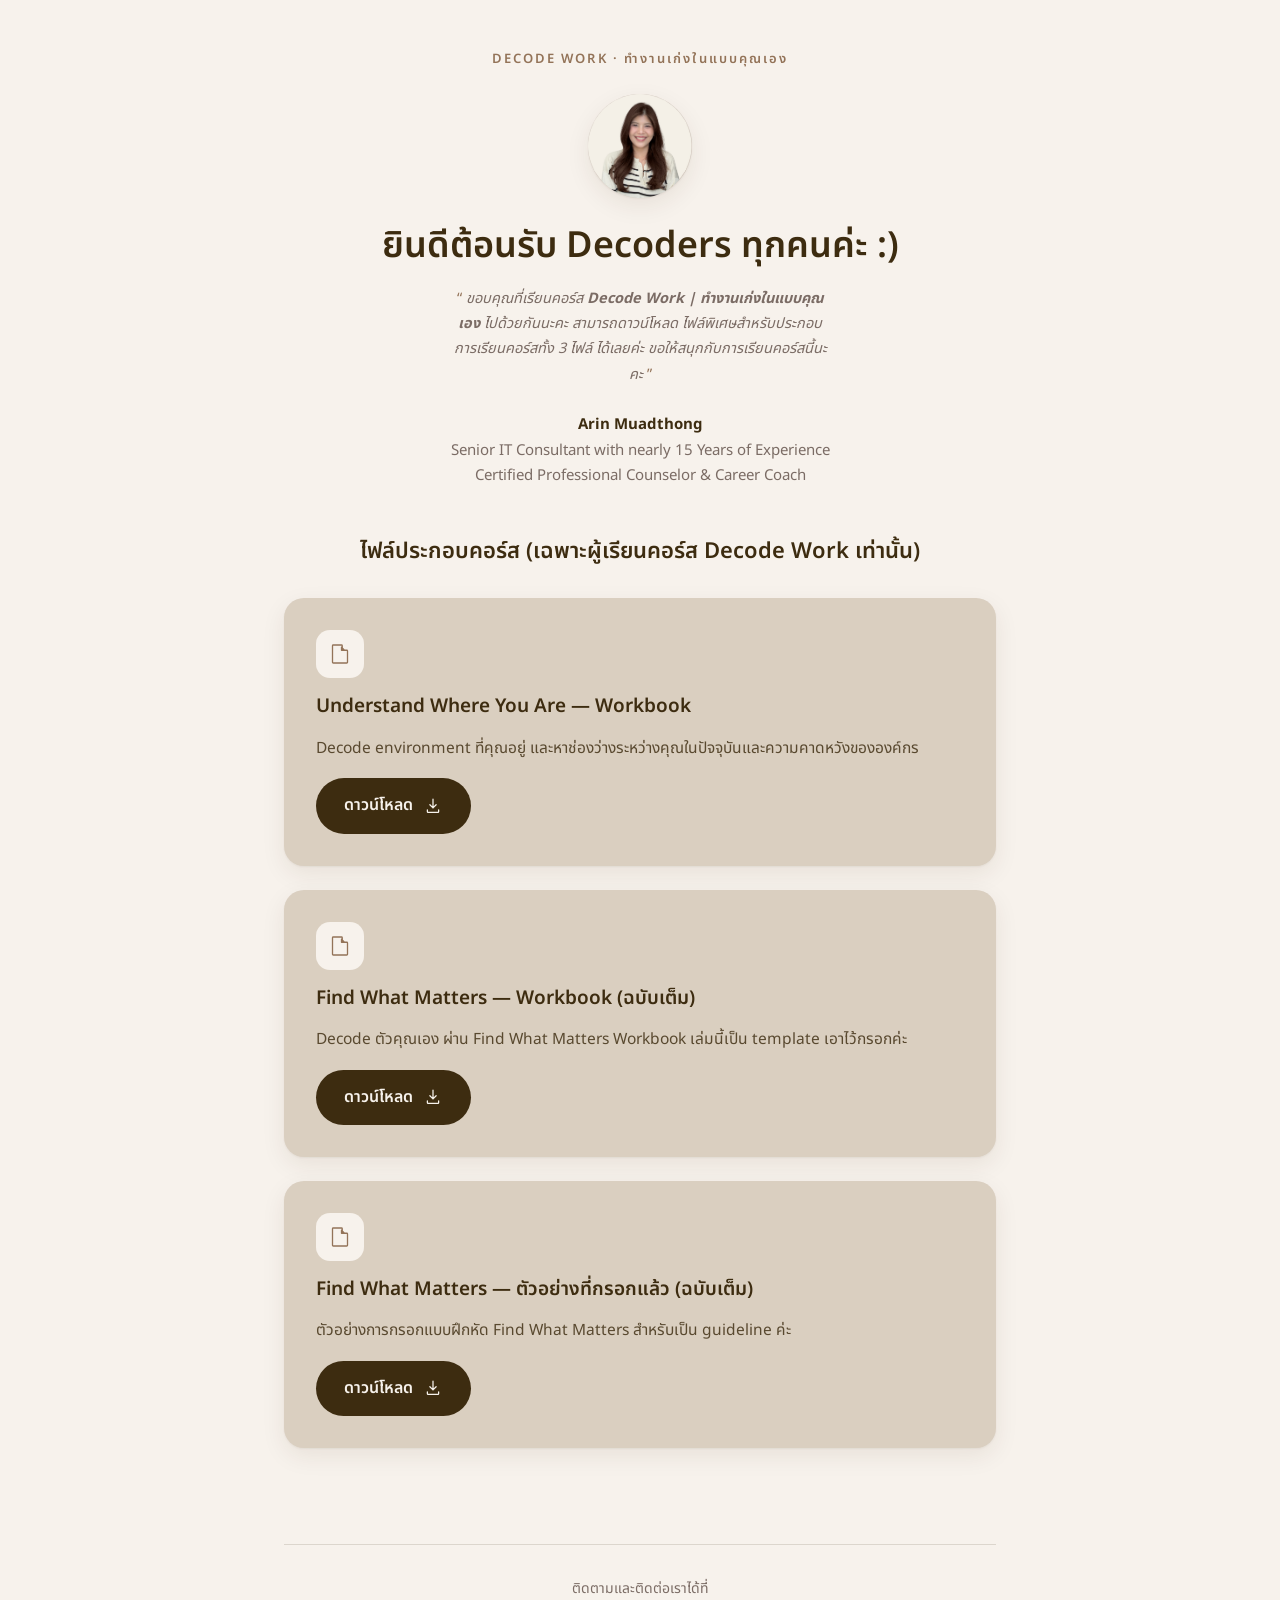
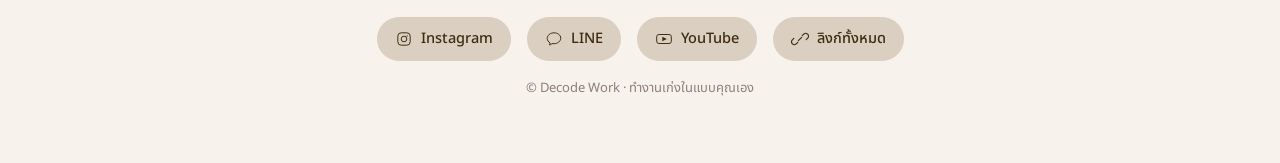
==== commit 17fd55c5: "แก้ sub title หน้า decode" ====
--- a/decode-work.html
+++ b/decode-work.html
@@ -26,7 +26,9 @@
       สามารถดาวน์โหลด ไฟล์พิเศษสำหรับประกอบการเรียนคอร์สทั้ง 3 ไฟล์ ได้เลยค่ะ
       ขอให้สนุกกับการเรียนคอร์สนี้นะคะ
     </p>
-    <p class="hero-signature"><strong>Arin Muadthong</strong> — Certified Professional Counselor &amp; Career Coach</p>
+    <p class="hero-signature"><strong>Arin Muadthong</strong>
+      <br>Senior IT Consultant with nearly 15 Years of Experience 
+      <br>Certified Professional Counselor &amp; Career Coach</p>
   </header>
 
   <main>
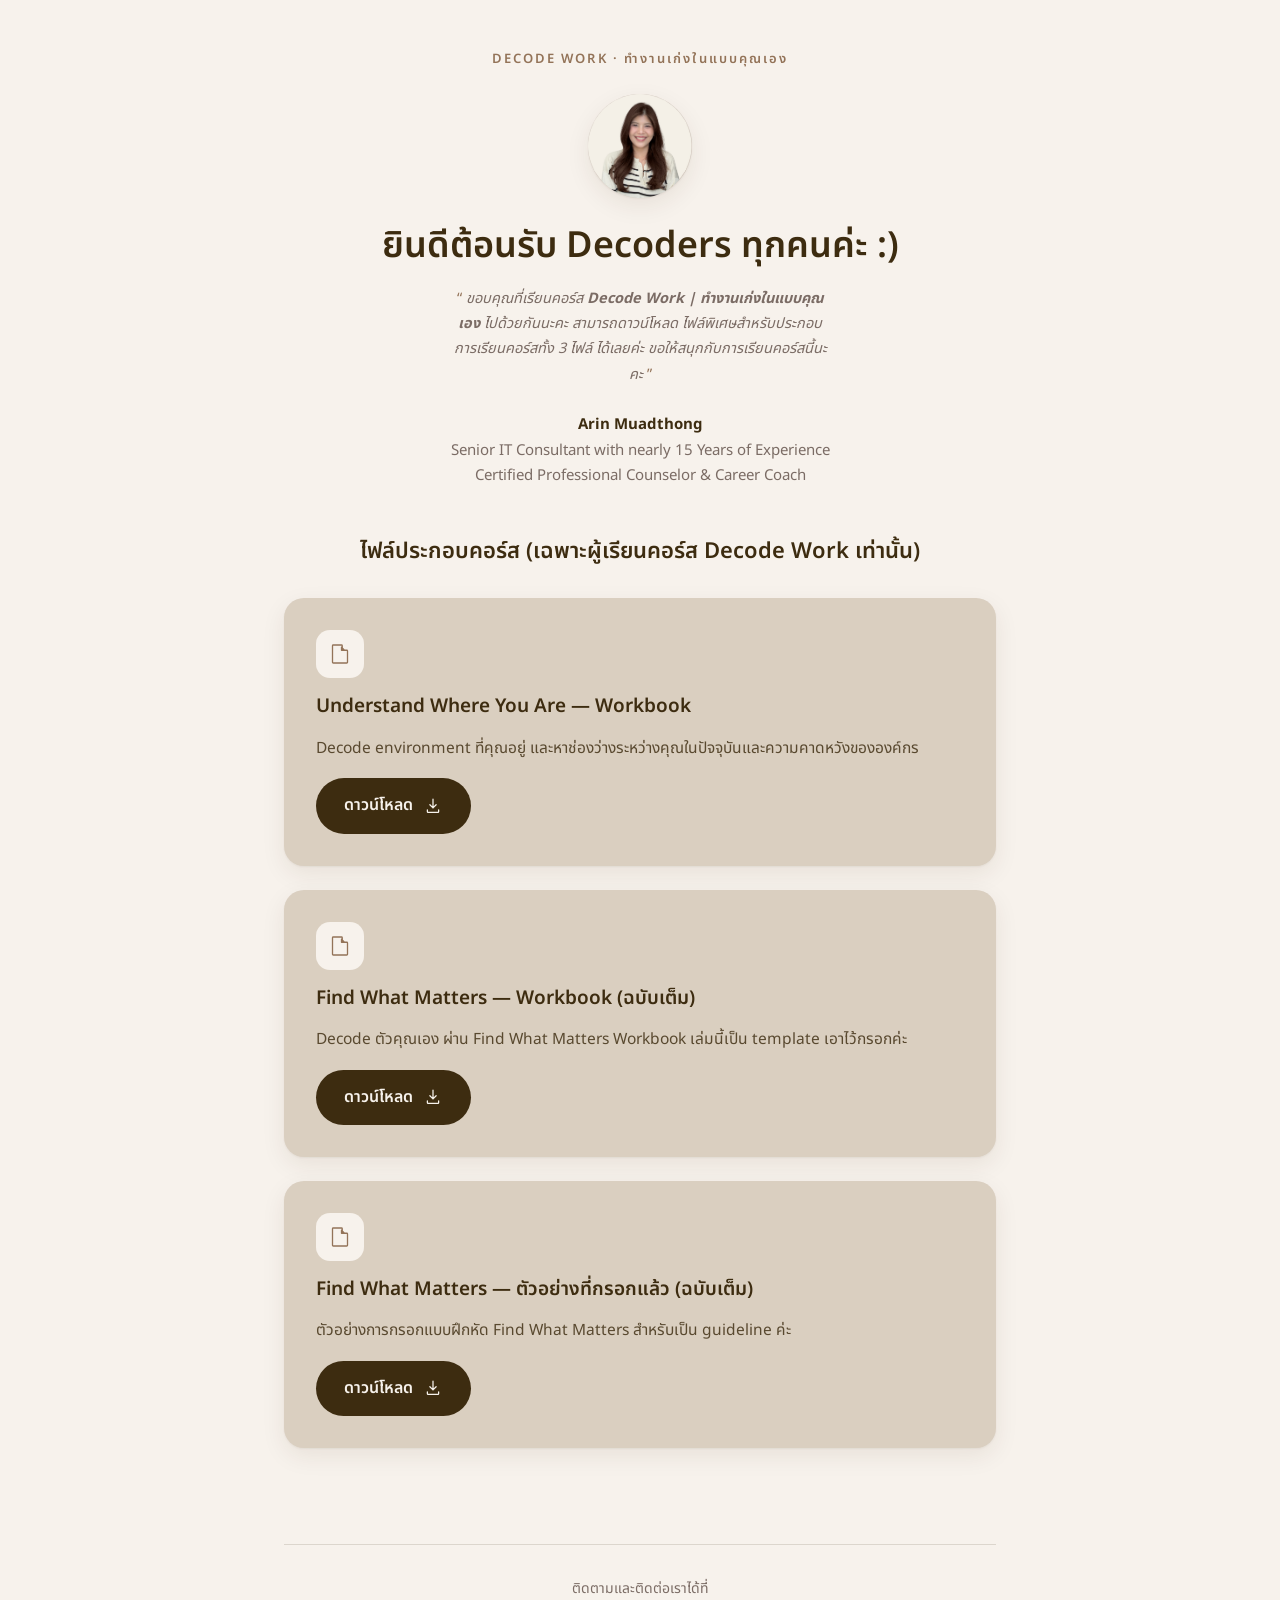
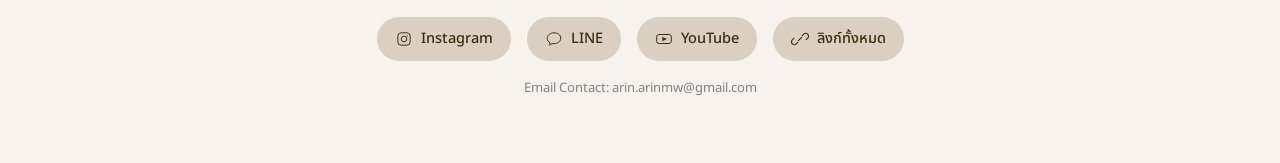
==== commit cfb4189c: "change copy right to email contact" ====
--- a/decode-work.html
+++ b/decode-work.html
@@ -42,7 +42,7 @@
           </div>
           <h3>Understand Where You Are — Workbook</h3>
           <p>Decode environment ที่คุณอยู่ และหาช่องว่างระหว่างคุณในปัจจุบันและความคาดหวังขององค์กร</p>
-          <a class="btn btn-primary" href="Files/Decode%20Work%20Course/Understand%20Where%20You%20Are%20Workbook.pdf" download>
+          <a class="btn btn-primary" href="Files/Understand Where You Are Workbook.pdf" download>
             ดาวน์โหลด
             <svg viewBox="0 0 256 256" fill="none" aria-hidden="true"><path d="M128 152V40M88 112l40 40 40-40M56 176v24a8 8 0 0 0 8 8h128a8 8 0 0 0 8-8v-24" stroke="currentColor" stroke-width="16" stroke-linecap="round" stroke-linejoin="round"/></svg>
           </a>
@@ -54,7 +54,7 @@
           </div>
           <h3>Find What Matters — Workbook (ฉบับเต็ม)</h3>
           <p>Decode ตัวคุณเอง ผ่าน Find What Matters Workbook เล่มนี้เป็น template เอาไว้กรอกค่ะ</p>
-          <a class="btn btn-primary" href="Files/Decode%20Work%20Course/Full%20Find-What-Matters-Workbook-TH.pdf" download>
+          <a class="btn btn-primary" href="Files/Full Find-What-Matters-Workbook-TH.pdf" download>
             ดาวน์โหลด
             <svg viewBox="0 0 256 256" fill="none" aria-hidden="true"><path d="M128 152V40M88 112l40 40 40-40M56 176v24a8 8 0 0 0 8 8h128a8 8 0 0 0 8-8v-24" stroke="currentColor" stroke-width="16" stroke-linecap="round" stroke-linejoin="round"/></svg>
           </a>
@@ -66,7 +66,7 @@
           </div>
           <h3>Find What Matters — ตัวอย่างที่กรอกแล้ว (ฉบับเต็ม)</h3>
           <p>ตัวอย่างการกรอกแบบฝึกหัด Find What Matters สำหรับเป็น guideline ค่ะ</p>
-          <a class="btn btn-primary" href="Files/Decode%20Work%20Course/Full%20Find-What-Matters-Completed-Example-TH.pdf" download>
+          <a class="btn btn-primary" href="Files/Full Find-What-Matters-Completed-Example-TH.pdf" download>
             ดาวน์โหลด
             <svg viewBox="0 0 256 256" fill="none" aria-hidden="true"><path d="M128 152V40M88 112l40 40 40-40M56 176v24a8 8 0 0 0 8 8h128a8 8 0 0 0 8-8v-24" stroke="currentColor" stroke-width="16" stroke-linecap="round" stroke-linejoin="round"/></svg>
           </a>
@@ -96,7 +96,7 @@
         ลิงก์ทั้งหมด
       </a>
     </div>
-    <p class="copyright">© Decode Work · ทำงานเก่งในแบบคุณเอง</p>
+    <p class="copyright">Email Contact: arin.arinmw@gmail.com</p>
   </footer>
 
 </div>
